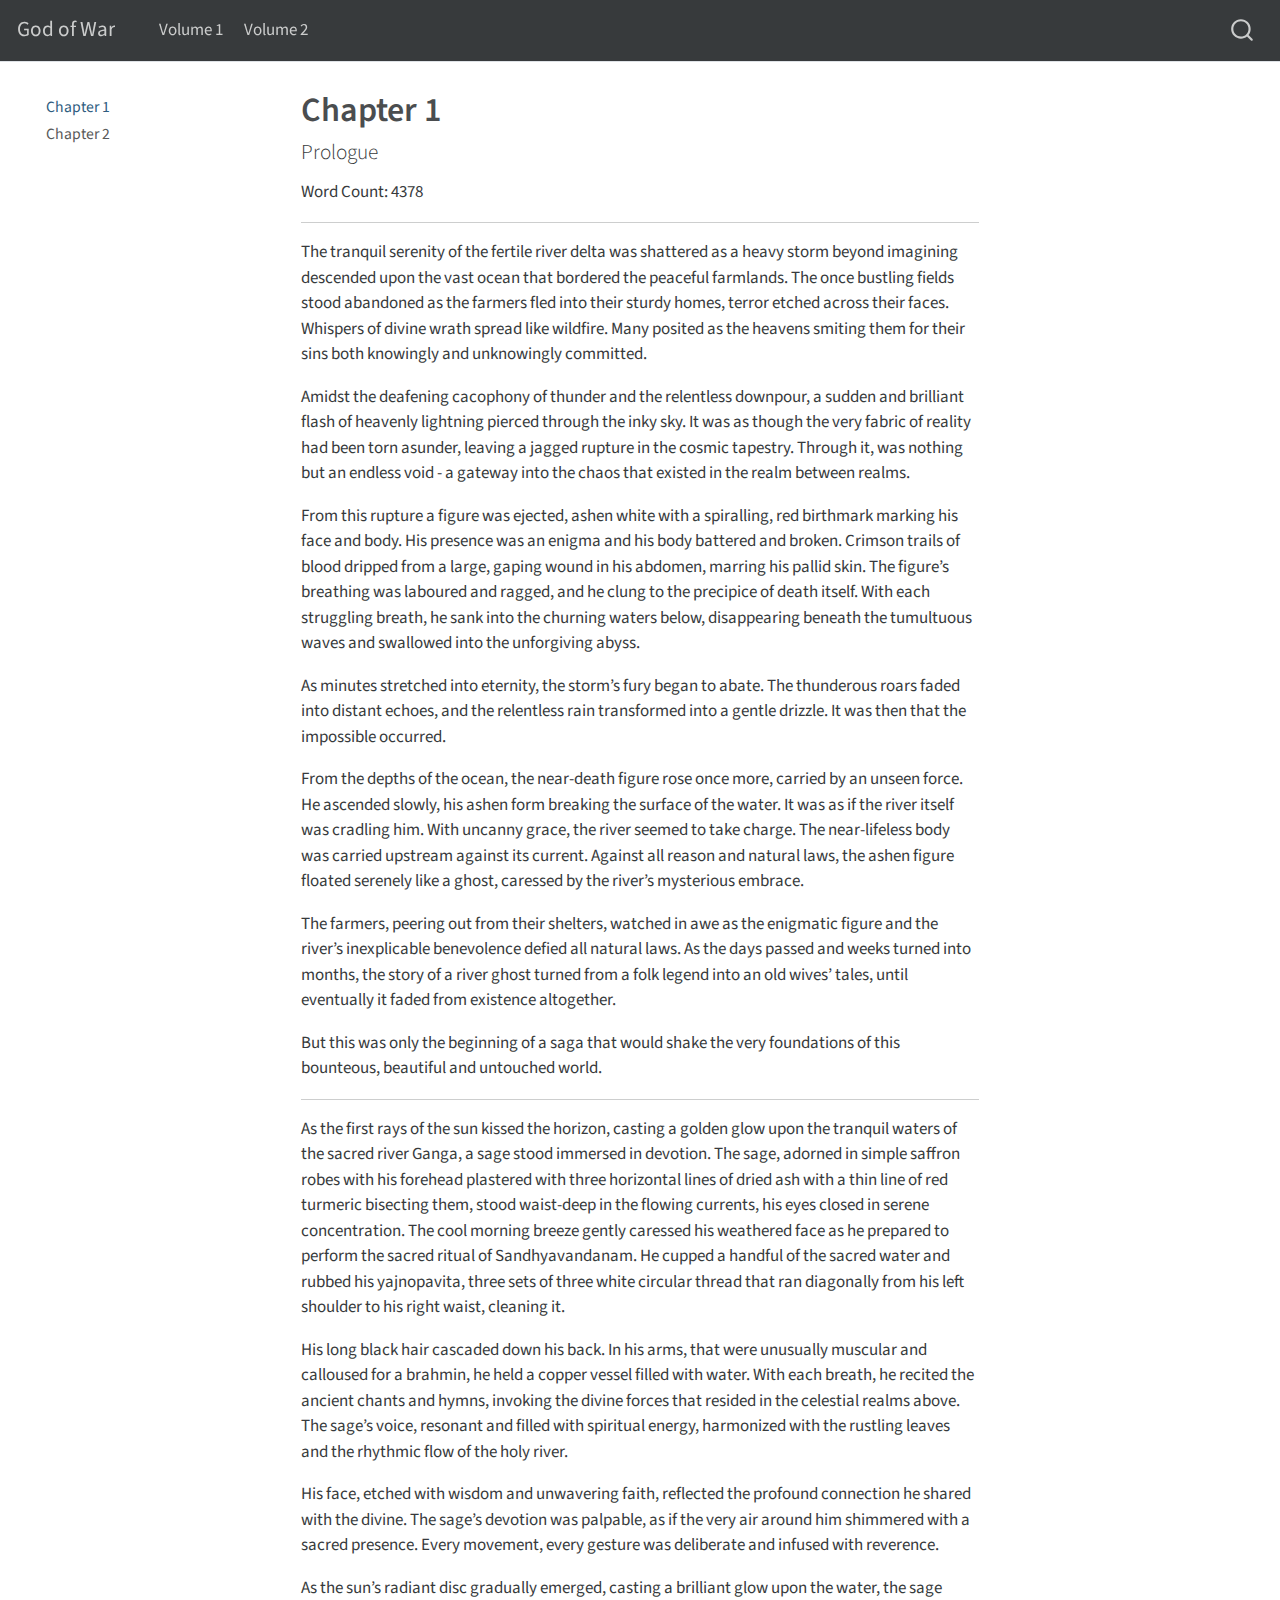
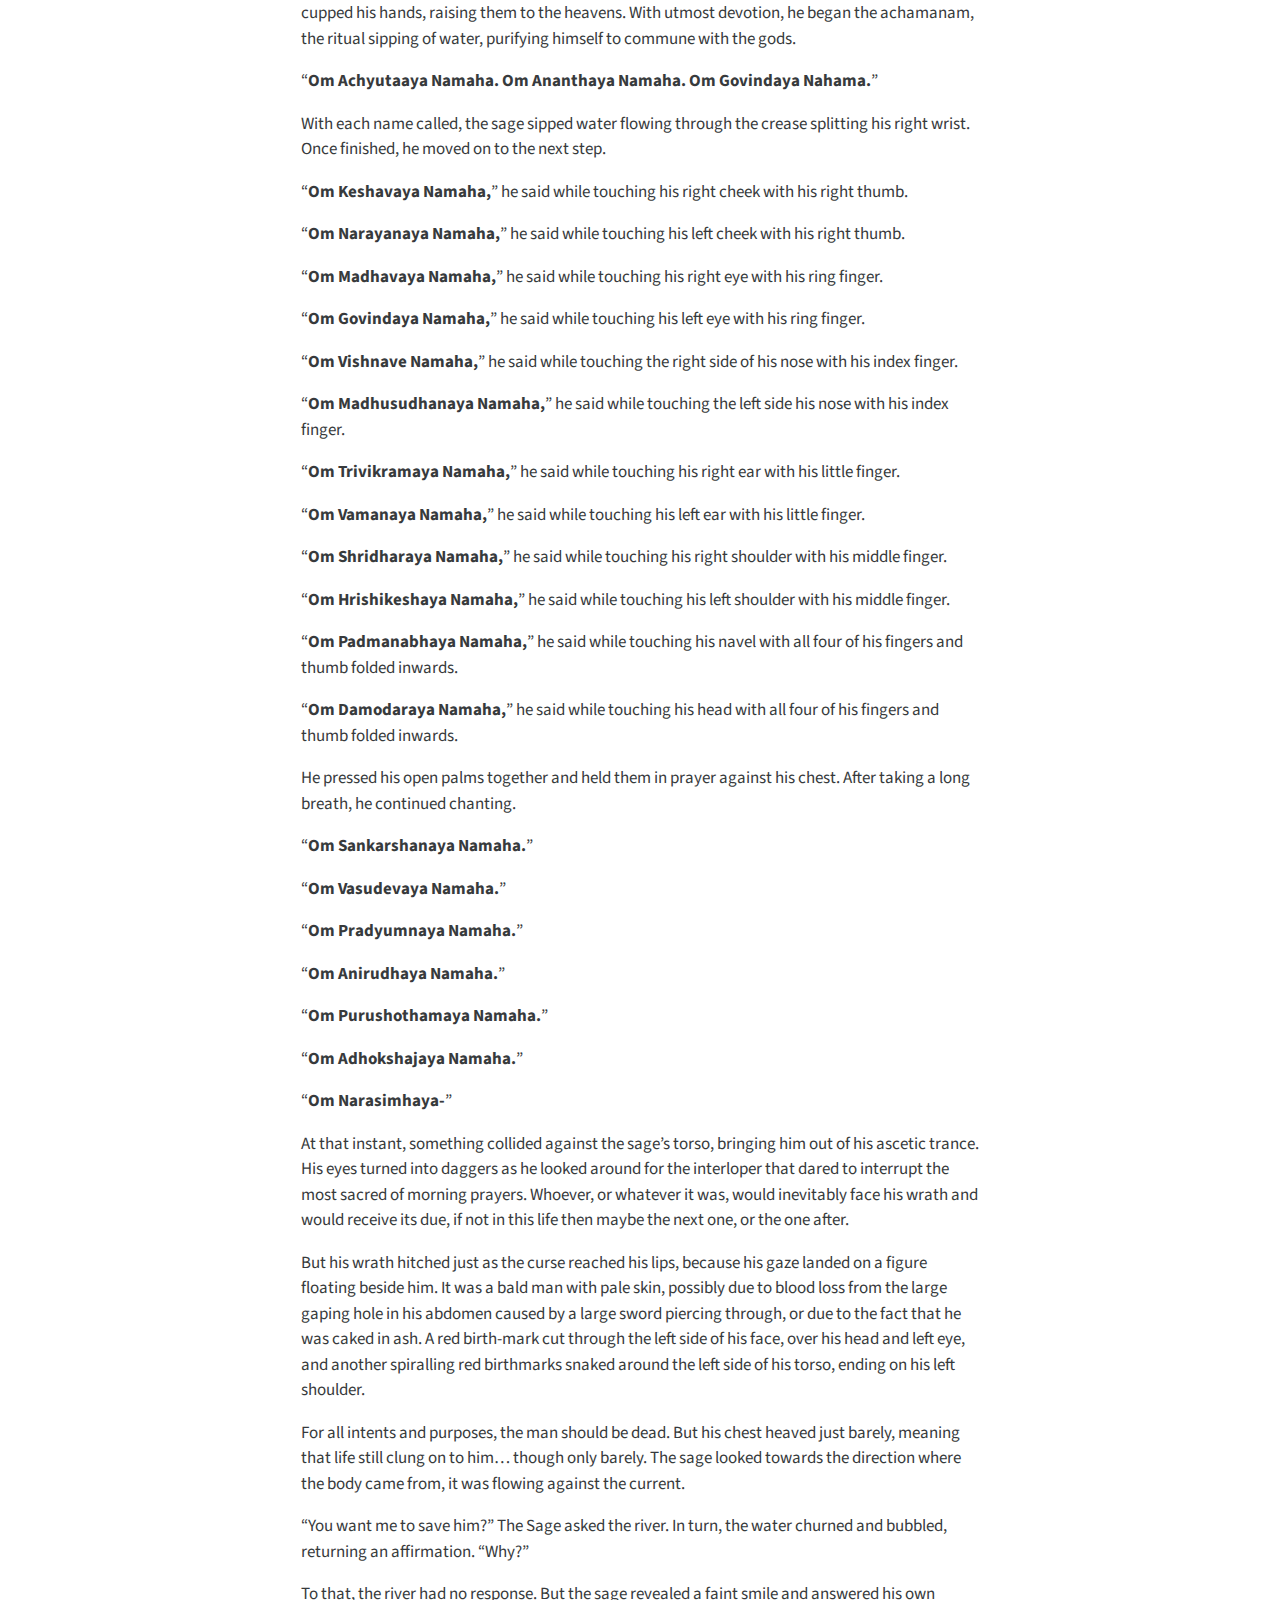
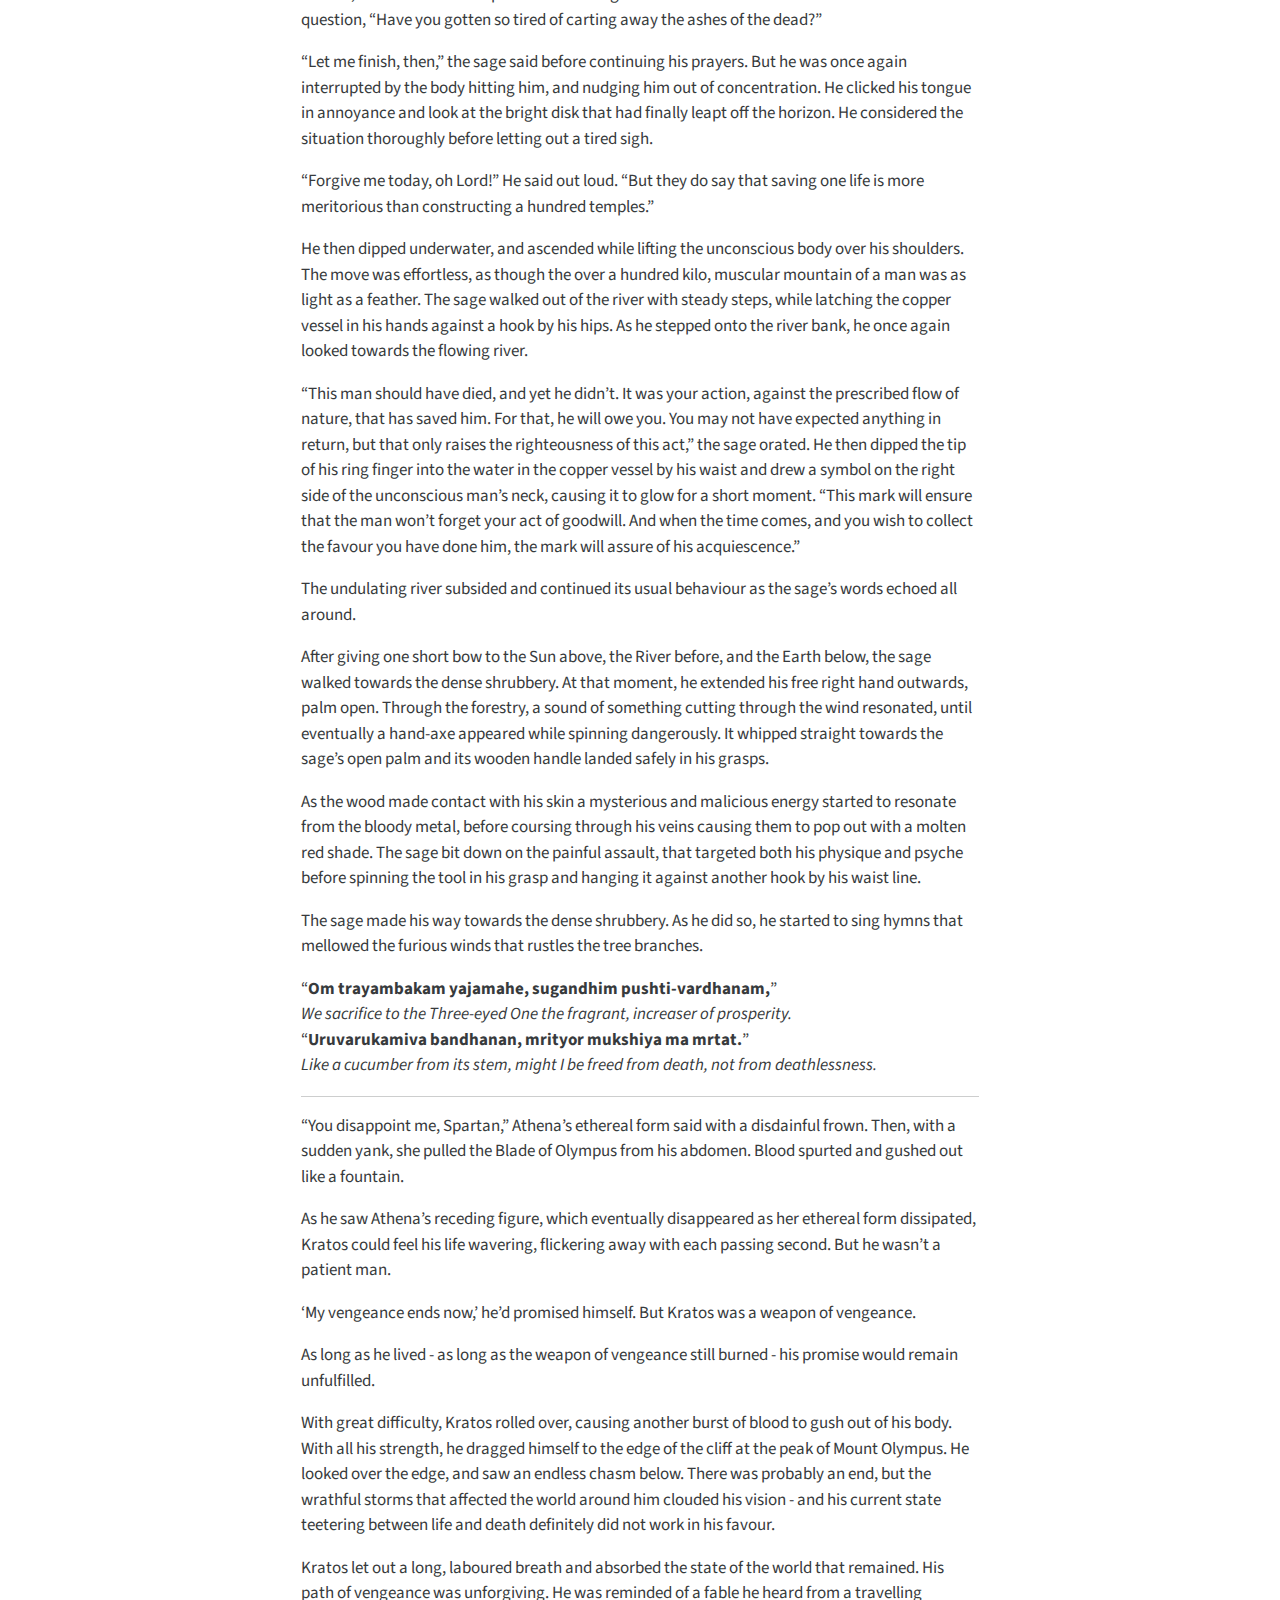
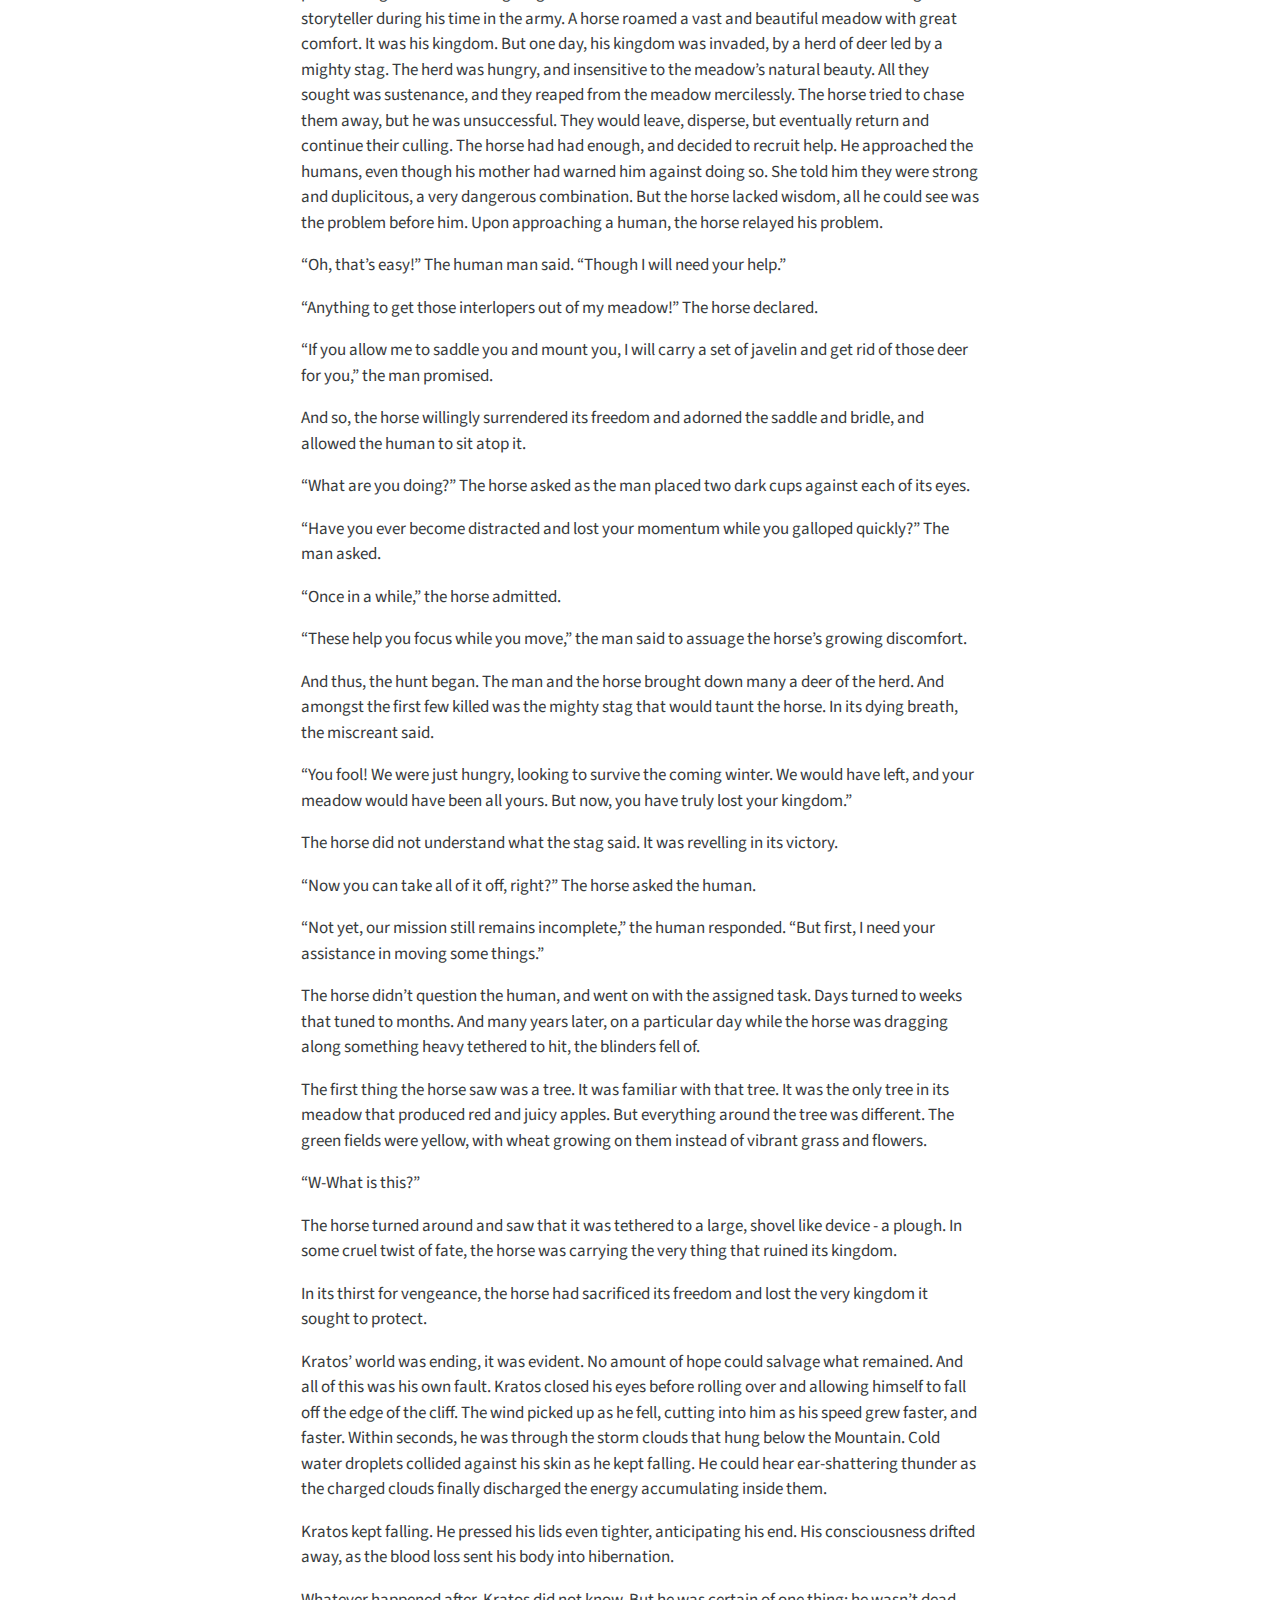
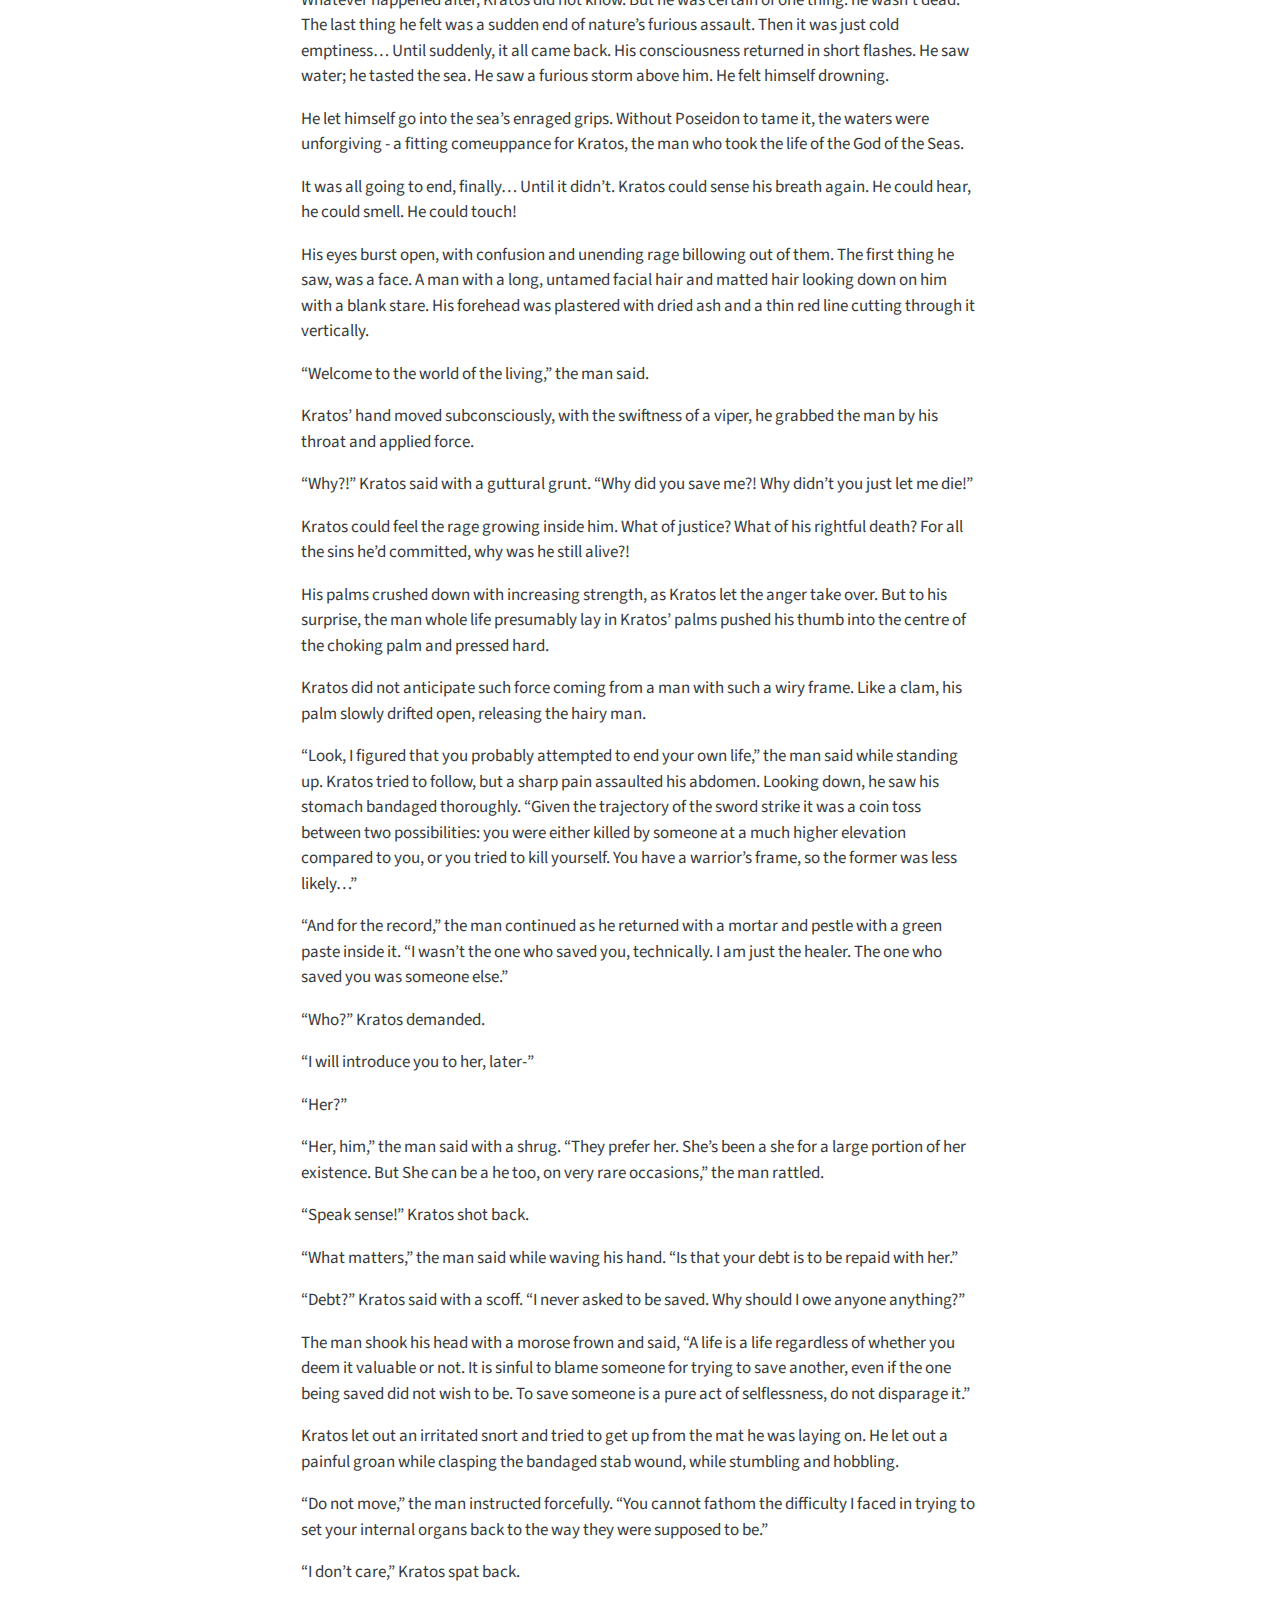
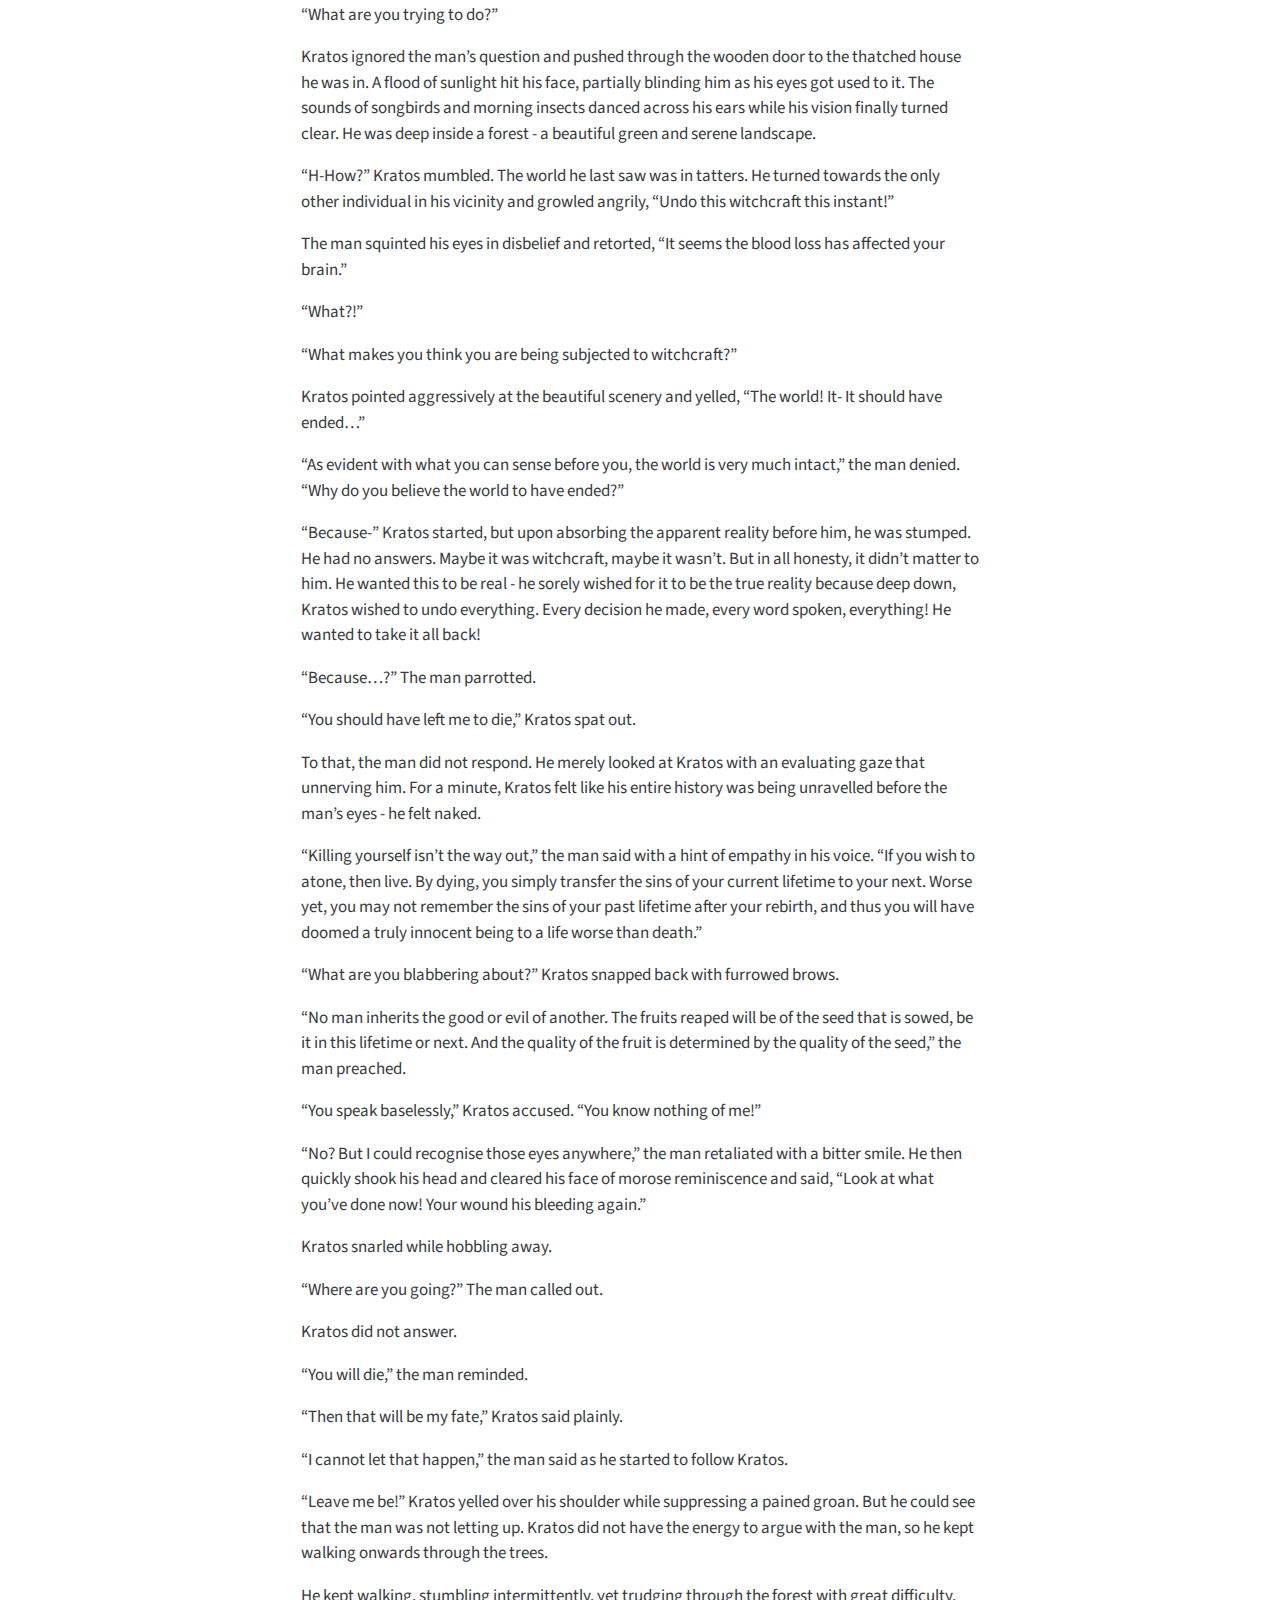
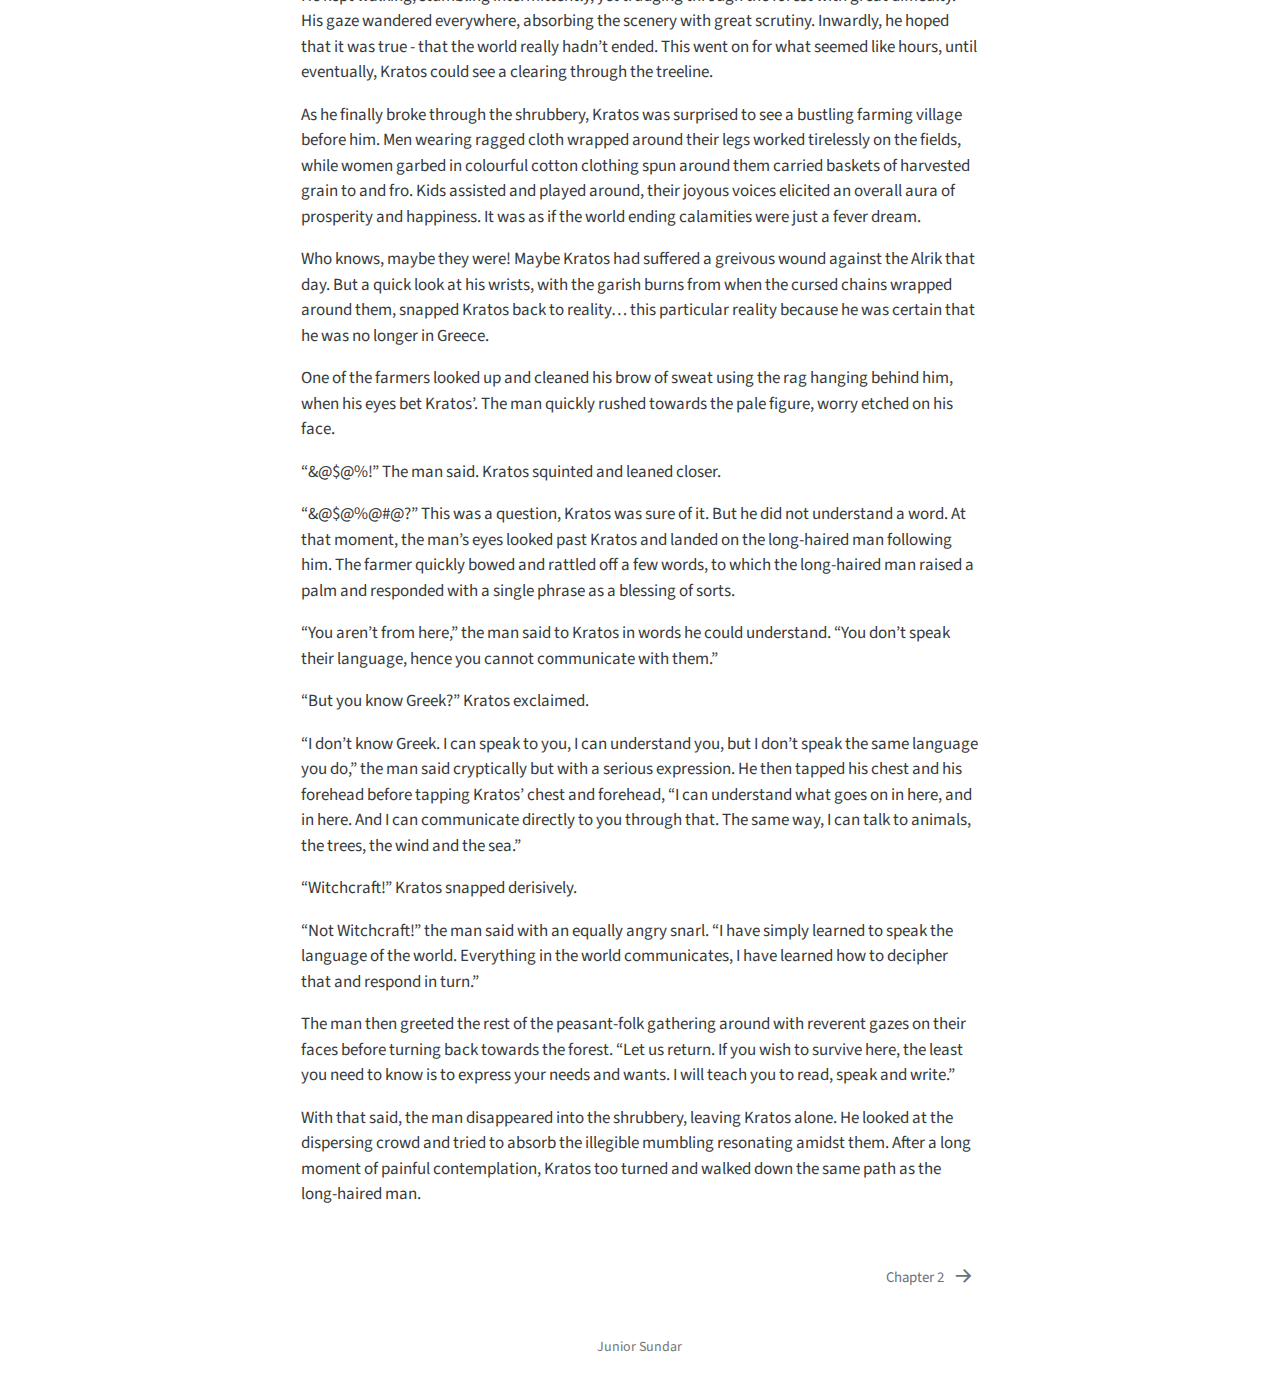
==== docs/volume-1/chapter-1.html @ bf0fea61 "Changes" ====
<!DOCTYPE html>
<html xmlns="http://www.w3.org/1999/xhtml" lang="en" xml:lang="en"><head>

<meta charset="utf-8">
<meta name="generator" content="quarto-1.3.450">

<meta name="viewport" content="width=device-width, initial-scale=1.0, user-scalable=yes">

<meta name="description" content="Word Count: 4378">

<title>God of War - Chapter 1</title>
<style>
code{white-space: pre-wrap;}
span.smallcaps{font-variant: small-caps;}
div.columns{display: flex; gap: min(4vw, 1.5em);}
div.column{flex: auto; overflow-x: auto;}
div.hanging-indent{margin-left: 1.5em; text-indent: -1.5em;}
ul.task-list{list-style: none;}
ul.task-list li input[type="checkbox"] {
  width: 0.8em;
  margin: 0 0.8em 0.2em -1em; /* quarto-specific, see https://github.com/quarto-dev/quarto-cli/issues/4556 */ 
  vertical-align: middle;
}
</style>


<script src="../site_libs/quarto-nav/quarto-nav.js"></script>
<script src="../site_libs/quarto-nav/headroom.min.js"></script>
<script src="../site_libs/clipboard/clipboard.min.js"></script>
<script src="../site_libs/quarto-search/autocomplete.umd.js"></script>
<script src="../site_libs/quarto-search/fuse.min.js"></script>
<script src="../site_libs/quarto-search/quarto-search.js"></script>
<meta name="quarto:offset" content="../">
<link href="../volume-1/chapter-2.html" rel="next">
<script src="../site_libs/quarto-html/quarto.js"></script>
<script src="../site_libs/quarto-html/popper.min.js"></script>
<script src="../site_libs/quarto-html/tippy.umd.min.js"></script>
<script src="../site_libs/quarto-html/anchor.min.js"></script>
<link href="../site_libs/quarto-html/tippy.css" rel="stylesheet">
<link href="../site_libs/quarto-html/quarto-syntax-highlighting.css" rel="stylesheet" id="quarto-text-highlighting-styles">
<script src="../site_libs/bootstrap/bootstrap.min.js"></script>
<link href="../site_libs/bootstrap/bootstrap-icons.css" rel="stylesheet">
<link href="../site_libs/bootstrap/bootstrap.min.css" rel="stylesheet" id="quarto-bootstrap" data-mode="light">
<script id="quarto-search-options" type="application/json">{
  "location": "navbar",
  "copy-button": false,
  "collapse-after": 3,
  "panel-placement": "end",
  "type": "overlay",
  "limit": 20,
  "language": {
    "search-no-results-text": "No results",
    "search-matching-documents-text": "matching documents",
    "search-copy-link-title": "Copy link to search",
    "search-hide-matches-text": "Hide additional matches",
    "search-more-match-text": "more match in this document",
    "search-more-matches-text": "more matches in this document",
    "search-clear-button-title": "Clear",
    "search-detached-cancel-button-title": "Cancel",
    "search-submit-button-title": "Submit",
    "search-label": "Search"
  }
}</script>


<link rel="stylesheet" href="../styles.css">
</head>

<body class="nav-sidebar floating nav-fixed">

<div id="quarto-search-results"></div>
  <header id="quarto-header" class="headroom fixed-top">
    <nav class="navbar navbar-expand-lg navbar-dark ">
      <div class="navbar-container container-fluid">
      <div class="navbar-brand-container">
    <a class="navbar-brand" href="../index.html">
    <span class="navbar-title">God of War</span>
    </a>
  </div>
            <div id="quarto-search" class="" title="Search"></div>
          <button class="navbar-toggler" type="button" data-bs-toggle="collapse" data-bs-target="#navbarCollapse" aria-controls="navbarCollapse" aria-expanded="false" aria-label="Toggle navigation" onclick="if (window.quartoToggleHeadroom) { window.quartoToggleHeadroom(); }">
  <span class="navbar-toggler-icon"></span>
</button>
          <div class="collapse navbar-collapse" id="navbarCollapse">
            <ul class="navbar-nav navbar-nav-scroll me-auto">
  <li class="nav-item">
    <a class="nav-link" href="../volume-1/index.html" rel="" target="">
 <span class="menu-text">Volume 1</span></a>
  </li>  
  <li class="nav-item">
    <a class="nav-link" href="../volume-2/index.html" rel="" target="">
 <span class="menu-text">Volume 2</span></a>
  </li>  
</ul>
            <div class="quarto-navbar-tools ms-auto">
</div>
          </div> <!-- /navcollapse -->
      </div> <!-- /container-fluid -->
    </nav>
  <nav class="quarto-secondary-nav">
    <div class="container-fluid d-flex">
      <button type="button" class="quarto-btn-toggle btn" data-bs-toggle="collapse" data-bs-target="#quarto-sidebar,#quarto-sidebar-glass" aria-controls="quarto-sidebar" aria-expanded="false" aria-label="Toggle sidebar navigation" onclick="if (window.quartoToggleHeadroom) { window.quartoToggleHeadroom(); }">
        <i class="bi bi-layout-text-sidebar-reverse"></i>
      </button>
      <nav class="quarto-page-breadcrumbs" aria-label="breadcrumb"><ol class="breadcrumb"><li class="breadcrumb-item"><a href="../volume-1/chapter-1.html">Chapter 1</a></li></ol></nav>
      <a class="flex-grow-1" role="button" data-bs-toggle="collapse" data-bs-target="#quarto-sidebar,#quarto-sidebar-glass" aria-controls="quarto-sidebar" aria-expanded="false" aria-label="Toggle sidebar navigation" onclick="if (window.quartoToggleHeadroom) { window.quartoToggleHeadroom(); }">      
      </a>
    </div>
  </nav>
</header>
<!-- content -->
<div id="quarto-content" class="quarto-container page-columns page-rows-contents page-layout-article page-navbar">
<!-- sidebar -->
  <nav id="quarto-sidebar" class="sidebar collapse collapse-horizontal sidebar-navigation floating overflow-auto">
    <div class="sidebar-menu-container"> 
    <ul class="list-unstyled mt-1">
        <li class="sidebar-item">
  <div class="sidebar-item-container"> 
  <a href="../volume-1/chapter-1.html" class="sidebar-item-text sidebar-link active">
 <span class="menu-text">Chapter 1</span></a>
  </div>
</li>
        <li class="sidebar-item">
  <div class="sidebar-item-container"> 
  <a href="../volume-1/chapter-2.html" class="sidebar-item-text sidebar-link">
 <span class="menu-text">Chapter 2</span></a>
  </div>
</li>
    </ul>
    </div>
</nav>
<div id="quarto-sidebar-glass" data-bs-toggle="collapse" data-bs-target="#quarto-sidebar,#quarto-sidebar-glass"></div>
<!-- margin-sidebar -->
    <div id="quarto-margin-sidebar" class="sidebar margin-sidebar">
        
    </div>
<!-- main -->
<main class="content" id="quarto-document-content">

<header id="title-block-header" class="quarto-title-block default">
<div class="quarto-title">
<h1 class="title">Chapter 1</h1>
<p class="subtitle lead">Prologue</p>
</div>

<div>
  <div class="description">
    Word Count: 4378
  </div>
</div>


<div class="quarto-title-meta">

    
  
    
  </div>
  

</header>

<hr>
<p>The tranquil serenity of the fertile river delta was shattered as a heavy storm beyond imagining descended upon the vast ocean that bordered the peaceful farmlands. The once bustling fields stood abandoned as the farmers fled into their sturdy homes, terror etched across their faces. Whispers of divine wrath spread like wildfire. Many posited as the heavens smiting them for their sins both knowingly and unknowingly committed.</p>
<p>Amidst the deafening cacophony of thunder and the relentless downpour, a sudden and brilliant flash of heavenly lightning pierced through the inky sky. It was as though the very fabric of reality had been torn asunder, leaving a jagged rupture in the cosmic tapestry. Through it, was nothing but an endless void - a gateway into the chaos that existed in the realm between realms.</p>
<p>From this rupture a figure was ejected, ashen white with a spiralling, red birthmark marking his face and body. His presence was an enigma and his body battered and broken. Crimson trails of blood dripped from a large, gaping wound in his abdomen, marring his pallid skin. The figure’s breathing was laboured and ragged, and he clung to the precipice of death itself. With each struggling breath, he sank into the churning waters below, disappearing beneath the tumultuous waves and swallowed into the unforgiving abyss.</p>
<p>As minutes stretched into eternity, the storm’s fury began to abate. The thunderous roars faded into distant echoes, and the relentless rain transformed into a gentle drizzle. It was then that the impossible occurred.</p>
<p>From the depths of the ocean, the near-death figure rose once more, carried by an unseen force. He ascended slowly, his ashen form breaking the surface of the water. It was as if the river itself was cradling him. With uncanny grace, the river seemed to take charge. The near-lifeless body was carried upstream against its current. Against all reason and natural laws, the ashen figure floated serenely like a ghost, caressed by the river’s mysterious embrace.</p>
<p>The farmers, peering out from their shelters, watched in awe as the enigmatic figure and the river’s inexplicable benevolence defied all natural laws. As the days passed and weeks turned into months, the story of a river ghost turned from a folk legend into an old wives’ tales, until eventually it faded from existence altogether.</p>
<p>But this was only the beginning of a saga that would shake the very foundations of this bounteous, beautiful and untouched world.</p>
<hr>
<p>As the first rays of the sun kissed the horizon, casting a golden glow upon the tranquil waters of the sacred river Ganga, a sage stood immersed in devotion. The sage, adorned in simple saffron robes with his forehead plastered with three horizontal lines of dried ash with a thin line of red turmeric bisecting them, stood waist-deep in the flowing currents, his eyes closed in serene concentration. The cool morning breeze gently caressed his weathered face as he prepared to perform the sacred ritual of Sandhyavandanam. He cupped a handful of the sacred water and rubbed his yajnopavita, three sets of three white circular thread that ran diagonally from his left shoulder to his right waist, cleaning it.</p>
<p>His long black hair cascaded down his back. In his arms, that were unusually muscular and calloused for a brahmin, he held a copper vessel filled with water. With each breath, he recited the ancient chants and hymns, invoking the divine forces that resided in the celestial realms above. The sage’s voice, resonant and filled with spiritual energy, harmonized with the rustling leaves and the rhythmic flow of the holy river.</p>
<p>His face, etched with wisdom and unwavering faith, reflected the profound connection he shared with the divine. The sage’s devotion was palpable, as if the very air around him shimmered with a sacred presence. Every movement, every gesture was deliberate and infused with reverence.</p>
<p>As the sun’s radiant disc gradually emerged, casting a brilliant glow upon the water, the sage cupped his hands, raising them to the heavens. With utmost devotion, he began the achamanam, the ritual sipping of water, purifying himself to commune with the gods.</p>
<p>“<strong>Om Achyutaaya Namaha. Om Ananthaya Namaha. Om Govindaya Nahama.</strong>”</p>
<p>With each name called, the sage sipped water flowing through the crease splitting his right wrist. Once finished, he moved on to the next step.</p>
<p>“<strong>Om Keshavaya Namaha,</strong>” he said while touching his right cheek with his right thumb.</p>
<p>“<strong>Om Narayanaya Namaha,</strong>” he said while touching his left cheek with his right thumb.</p>
<p>“<strong>Om Madhavaya Namaha,</strong>” he said while touching his right eye with his ring finger.</p>
<p>“<strong>Om Govindaya Namaha,</strong>” he said while touching his left eye with his ring finger.</p>
<p>“<strong>Om Vishnave Namaha,</strong>” he said while touching the right side of his nose with his index finger.</p>
<p>“<strong>Om Madhusudhanaya Namaha,</strong>” he said while touching the left side his nose with his index finger.</p>
<p>“<strong>Om Trivikramaya Namaha,</strong>” he said while touching his right ear with his little finger.</p>
<p>“<strong>Om Vamanaya Namaha,</strong>” he said while touching his left ear with his little finger.</p>
<p>“<strong>Om Shridharaya Namaha,</strong>” he said while touching his right shoulder with his middle finger.</p>
<p>“<strong>Om Hrishikeshaya Namaha,</strong>” he said while touching his left shoulder with his middle finger.</p>
<p>“<strong>Om Padmanabhaya Namaha,</strong>” he said while touching his navel with all four of his fingers and thumb folded inwards.</p>
<p>“<strong>Om Damodaraya Namaha,</strong>” he said while touching his head with all four of his fingers and thumb folded inwards.</p>
<p>He pressed his open palms together and held them in prayer against his chest. After taking a long breath, he continued chanting.</p>
<p>“<strong>Om Sankarshanaya Namaha.</strong>”</p>
<p>“<strong>Om Vasudevaya Namaha.</strong>”</p>
<p>“<strong>Om Pradyumnaya Namaha.</strong>”</p>
<p>“<strong>Om Anirudhaya Namaha.</strong>”</p>
<p>“<strong>Om Purushothamaya Namaha.</strong>”</p>
<p>“<strong>Om Adhokshajaya Namaha.</strong>”</p>
<p>“<strong>Om Narasimhaya-</strong>”</p>
<p>At that instant, something collided against the sage’s torso, bringing him out of his ascetic trance. His eyes turned into daggers as he looked around for the interloper that dared to interrupt the most sacred of morning prayers. Whoever, or whatever it was, would inevitably face his wrath and would receive its due, if not in this life then maybe the next one, or the one after.</p>
<p>But his wrath hitched just as the curse reached his lips, because his gaze landed on a figure floating beside him. It was a bald man with pale skin, possibly due to blood loss from the large gaping hole in his abdomen caused by a large sword piercing through, or due to the fact that he was caked in ash. A red birth-mark cut through the left side of his face, over his head and left eye, and another spiralling red birthmarks snaked around the left side of his torso, ending on his left shoulder.</p>
<p>For all intents and purposes, the man should be dead. But his chest heaved just barely, meaning that life still clung on to him… though only barely. The sage looked towards the direction where the body came from, it was flowing against the current.</p>
<p>“You want me to save him?” The Sage asked the river. In turn, the water churned and bubbled, returning an affirmation. “Why?”</p>
<p>To that, the river had no response. But the sage revealed a faint smile and answered his own question, “Have you gotten so tired of carting away the ashes of the dead?”</p>
<p>“Let me finish, then,” the sage said before continuing his prayers. But he was once again interrupted by the body hitting him, and nudging him out of concentration. He clicked his tongue in annoyance and look at the bright disk that had finally leapt off the horizon. He considered the situation thoroughly before letting out a tired sigh.</p>
<p>“Forgive me today, oh Lord!” He said out loud. “But they do say that saving one life is more meritorious than constructing a hundred temples.”</p>
<p>He then dipped underwater, and ascended while lifting the unconscious body over his shoulders. The move was effortless, as though the over a hundred kilo, muscular mountain of a man was as light as a feather. The sage walked out of the river with steady steps, while latching the copper vessel in his hands against a hook by his hips. As he stepped onto the river bank, he once again looked towards the flowing river.</p>
<p>“This man should have died, and yet he didn’t. It was your action, against the prescribed flow of nature, that has saved him. For that, he will owe you. You may not have expected anything in return, but that only raises the righteousness of this act,” the sage orated. He then dipped the tip of his ring finger into the water in the copper vessel by his waist and drew a symbol on the right side of the unconscious man’s neck, causing it to glow for a short moment. “This mark will ensure that the man won’t forget your act of goodwill. And when the time comes, and you wish to collect the favour you have done him, the mark will assure of his acquiescence.”</p>
<p>The undulating river subsided and continued its usual behaviour as the sage’s words echoed all around.</p>
<p>After giving one short bow to the Sun above, the River before, and the Earth below, the sage walked towards the dense shrubbery. At that moment, he extended his free right hand outwards, palm open. Through the forestry, a sound of something cutting through the wind resonated, until eventually a hand-axe appeared while spinning dangerously. It whipped straight towards the sage’s open palm and its wooden handle landed safely in his grasps.</p>
<p>As the wood made contact with his skin a mysterious and malicious energy started to resonate from the bloody metal, before coursing through his veins causing them to pop out with a molten red shade. The sage bit down on the painful assault, that targeted both his physique and psyche before spinning the tool in his grasp and hanging it against another hook by his waist line.</p>
<p>The sage made his way towards the dense shrubbery. As he did so, he started to sing hymns that mellowed the furious winds that rustles the tree branches.</p>
<p>“<strong>Om trayambakam yajamahe, sugandhim pushti-vardhanam,</strong>”<br>
<em>We sacrifice to the Three-eyed One the fragrant, increaser of prosperity.</em><br>
“<strong>Uruvarukamiva bandhanan, mrityor mukshiya ma mrtat.</strong>”<br>
<em>Like a cucumber from its stem, might I be freed from death, not from deathlessness.</em></p>
<hr>
<p>“You disappoint me, Spartan,” Athena’s ethereal form said with a disdainful frown. Then, with a sudden yank, she pulled the Blade of Olympus from his abdomen. Blood spurted and gushed out like a fountain.</p>
<p>As he saw Athena’s receding figure, which eventually disappeared as her ethereal form dissipated, Kratos could feel his life wavering, flickering away with each passing second. But he wasn’t a patient man.</p>
<p>‘My vengeance ends now,’ he’d promised himself. But Kratos was a weapon of vengeance.</p>
<p>As long as he lived - as long as the weapon of vengeance still burned - his promise would remain unfulfilled.</p>
<p>With great difficulty, Kratos rolled over, causing another burst of blood to gush out of his body. With all his strength, he dragged himself to the edge of the cliff at the peak of Mount Olympus. He looked over the edge, and saw an endless chasm below. There was probably an end, but the wrathful storms that affected the world around him clouded his vision - and his current state teetering between life and death definitely did not work in his favour.</p>
<p>Kratos let out a long, laboured breath and absorbed the state of the world that remained. His path of vengeance was unforgiving. He was reminded of a fable he heard from a travelling storyteller during his time in the army. A horse roamed a vast and beautiful meadow with great comfort. It was his kingdom. But one day, his kingdom was invaded, by a herd of deer led by a mighty stag. The herd was hungry, and insensitive to the meadow’s natural beauty. All they sought was sustenance, and they reaped from the meadow mercilessly. The horse tried to chase them away, but he was unsuccessful. They would leave, disperse, but eventually return and continue their culling. The horse had had enough, and decided to recruit help. He approached the humans, even though his mother had warned him against doing so. She told him they were strong and duplicitous, a very dangerous combination. But the horse lacked wisdom, all he could see was the problem before him. Upon approaching a human, the horse relayed his problem.</p>
<p>“Oh, that’s easy!” The human man said. “Though I will need your help.”</p>
<p>“Anything to get those interlopers out of my meadow!” The horse declared.</p>
<p>“If you allow me to saddle you and mount you, I will carry a set of javelin and get rid of those deer for you,” the man promised.</p>
<p>And so, the horse willingly surrendered its freedom and adorned the saddle and bridle, and allowed the human to sit atop it.</p>
<p>“What are you doing?” The horse asked as the man placed two dark cups against each of its eyes.</p>
<p>“Have you ever become distracted and lost your momentum while you galloped quickly?” The man asked.</p>
<p>“Once in a while,” the horse admitted.</p>
<p>“These help you focus while you move,” the man said to assuage the horse’s growing discomfort.</p>
<p>And thus, the hunt began. The man and the horse brought down many a deer of the herd. And amongst the first few killed was the mighty stag that would taunt the horse. In its dying breath, the miscreant said.</p>
<p>“You fool! We were just hungry, looking to survive the coming winter. We would have left, and your meadow would have been all yours. But now, you have truly lost your kingdom.”</p>
<p>The horse did not understand what the stag said. It was revelling in its victory.</p>
<p>“Now you can take all of it off, right?” The horse asked the human.</p>
<p>“Not yet, our mission still remains incomplete,” the human responded. “But first, I need your assistance in moving some things.”</p>
<p>The horse didn’t question the human, and went on with the assigned task. Days turned to weeks that tuned to months. And many years later, on a particular day while the horse was dragging along something heavy tethered to hit, the blinders fell of.</p>
<p>The first thing the horse saw was a tree. It was familiar with that tree. It was the only tree in its meadow that produced red and juicy apples. But everything around the tree was different. The green fields were yellow, with wheat growing on them instead of vibrant grass and flowers.</p>
<p>“W-What is this?”</p>
<p>The horse turned around and saw that it was tethered to a large, shovel like device - a plough. In some cruel twist of fate, the horse was carrying the very thing that ruined its kingdom.</p>
<p>In its thirst for vengeance, the horse had sacrificed its freedom and lost the very kingdom it sought to protect.</p>
<p>Kratos’ world was ending, it was evident. No amount of hope could salvage what remained. And all of this was his own fault. Kratos closed his eyes before rolling over and allowing himself to fall off the edge of the cliff. The wind picked up as he fell, cutting into him as his speed grew faster, and faster. Within seconds, he was through the storm clouds that hung below the Mountain. Cold water droplets collided against his skin as he kept falling. He could hear ear-shattering thunder as the charged clouds finally discharged the energy accumulating inside them.</p>
<p>Kratos kept falling. He pressed his lids even tighter, anticipating his end. His consciousness drifted away, as the blood loss sent his body into hibernation.</p>
<p>Whatever happened after, Kratos did not know. But he was certain of one thing: he wasn’t dead. The last thing he felt was a sudden end of nature’s furious assault. Then it was just cold emptiness… Until suddenly, it all came back. His consciousness returned in short flashes. He saw water; he tasted the sea. He saw a furious storm above him. He felt himself drowning.</p>
<p>He let himself go into the sea’s enraged grips. Without Poseidon to tame it, the waters were unforgiving - a fitting comeuppance for Kratos, the man who took the life of the God of the Seas.</p>
<p>It was all going to end, finally… Until it didn’t. Kratos could sense his breath again. He could hear, he could smell. He could touch!</p>
<p>His eyes burst open, with confusion and unending rage billowing out of them. The first thing he saw, was a face. A man with a long, untamed facial hair and matted hair looking down on him with a blank stare. His forehead was plastered with dried ash and a thin red line cutting through it vertically.</p>
<p>“Welcome to the world of the living,” the man said.</p>
<p>Kratos’ hand moved subconsciously, with the swiftness of a viper, he grabbed the man by his throat and applied force.</p>
<p>“Why?!” Kratos said with a guttural grunt. “Why did you save me?! Why didn’t you just let me die!”</p>
<p>Kratos could feel the rage growing inside him. What of justice? What of his rightful death? For all the sins he’d committed, why was he still alive?!</p>
<p>His palms crushed down with increasing strength, as Kratos let the anger take over. But to his surprise, the man whole life presumably lay in Kratos’ palms pushed his thumb into the centre of the choking palm and pressed hard.</p>
<p>Kratos did not anticipate such force coming from a man with such a wiry frame. Like a clam, his palm slowly drifted open, releasing the hairy man.</p>
<p>“Look, I figured that you probably attempted to end your own life,” the man said while standing up. Kratos tried to follow, but a sharp pain assaulted his abdomen. Looking down, he saw his stomach bandaged thoroughly. “Given the trajectory of the sword strike it was a coin toss between two possibilities: you were either killed by someone at a much higher elevation compared to you, or you tried to kill yourself. You have a warrior’s frame, so the former was less likely…”</p>
<p>“And for the record,” the man continued as he returned with a mortar and pestle with a green paste inside it. “I wasn’t the one who saved you, technically. I am just the healer. The one who saved you was someone else.”</p>
<p>“Who?” Kratos demanded.</p>
<p>“I will introduce you to her, later-”</p>
<p>“Her?”</p>
<p>“Her, him,” the man said with a shrug. “They prefer her. She’s been a she for a large portion of her existence. But She can be a he too, on very rare occasions,” the man rattled.</p>
<p>“Speak sense!” Kratos shot back.</p>
<p>“What matters,” the man said while waving his hand. “Is that your debt is to be repaid with her.”</p>
<p>“Debt?” Kratos said with a scoff. “I never asked to be saved. Why should I owe anyone anything?”</p>
<p>The man shook his head with a morose frown and said, “A life is a life regardless of whether you deem it valuable or not. It is sinful to blame someone for trying to save another, even if the one being saved did not wish to be. To save someone is a pure act of selflessness, do not disparage it.”</p>
<p>Kratos let out an irritated snort and tried to get up from the mat he was laying on. He let out a painful groan while clasping the bandaged stab wound, while stumbling and hobbling.</p>
<p>“Do not move,” the man instructed forcefully. “You cannot fathom the difficulty I faced in trying to set your internal organs back to the way they were supposed to be.”</p>
<p>“I don’t care,” Kratos spat back.</p>
<p>“What are you trying to do?”</p>
<p>Kratos ignored the man’s question and pushed through the wooden door to the thatched house he was in. A flood of sunlight hit his face, partially blinding him as his eyes got used to it. The sounds of songbirds and morning insects danced across his ears while his vision finally turned clear. He was deep inside a forest - a beautiful green and serene landscape.</p>
<p>“H-How?” Kratos mumbled. The world he last saw was in tatters. He turned towards the only other individual in his vicinity and growled angrily, “Undo this witchcraft this instant!”</p>
<p>The man squinted his eyes in disbelief and retorted, “It seems the blood loss has affected your brain.”</p>
<p>“What?!”</p>
<p>“What makes you think you are being subjected to witchcraft?”</p>
<p>Kratos pointed aggressively at the beautiful scenery and yelled, “The world! It- It should have ended…”</p>
<p>“As evident with what you can sense before you, the world is very much intact,” the man denied. “Why do you believe the world to have ended?”</p>
<p>“Because-” Kratos started, but upon absorbing the apparent reality before him, he was stumped. He had no answers. Maybe it was witchcraft, maybe it wasn’t. But in all honesty, it didn’t matter to him. He wanted this to be real - he sorely wished for it to be the true reality because deep down, Kratos wished to undo everything. Every decision he made, every word spoken, everything! He wanted to take it all back!</p>
<p>“Because…?” The man parrotted.</p>
<p>“You should have left me to die,” Kratos spat out.</p>
<p>To that, the man did not respond. He merely looked at Kratos with an evaluating gaze that unnerving him. For a minute, Kratos felt like his entire history was being unravelled before the man’s eyes - he felt naked.</p>
<p>“Killing yourself isn’t the way out,” the man said with a hint of empathy in his voice. “If you wish to atone, then live. By dying, you simply transfer the sins of your current lifetime to your next. Worse yet, you may not remember the sins of your past lifetime after your rebirth, and thus you will have doomed a truly innocent being to a life worse than death.”</p>
<p>“What are you blabbering about?” Kratos snapped back with furrowed brows.</p>
<p>“No man inherits the good or evil of another. The fruits reaped will be of the seed that is sowed, be it in this lifetime or next. And the quality of the fruit is determined by the quality of the seed,” the man preached.</p>
<p>“You speak baselessly,” Kratos accused. “You know nothing of me!”</p>
<p>“No? But I could recognise those eyes anywhere,” the man retaliated with a bitter smile. He then quickly shook his head and cleared his face of morose reminiscence and said, “Look at what you’ve done now! Your wound his bleeding again.”</p>
<p>Kratos snarled while hobbling away.</p>
<p>“Where are you going?” The man called out.</p>
<p>Kratos did not answer.</p>
<p>“You will die,” the man reminded.</p>
<p>“Then that will be my fate,” Kratos said plainly.</p>
<p>“I cannot let that happen,” the man said as he started to follow Kratos.</p>
<p>“Leave me be!” Kratos yelled over his shoulder while suppressing a pained groan. But he could see that the man was not letting up. Kratos did not have the energy to argue with the man, so he kept walking onwards through the trees.</p>
<p>He kept walking, stumbling intermittently, yet trudging through the forest with great difficulty. His gaze wandered everywhere, absorbing the scenery with great scrutiny. Inwardly, he hoped that it was true - that the world really hadn’t ended. This went on for what seemed like hours, until eventually, Kratos could see a clearing through the treeline.</p>
<p>As he finally broke through the shrubbery, Kratos was surprised to see a bustling farming village before him. Men wearing ragged cloth wrapped around their legs worked tirelessly on the fields, while women garbed in colourful cotton clothing spun around them carried baskets of harvested grain to and fro. Kids assisted and played around, their joyous voices elicited an overall aura of prosperity and happiness. It was as if the world ending calamities were just a fever dream.</p>
<p>Who knows, maybe they were! Maybe Kratos had suffered a greivous wound against the Alrik that day. But a quick look at his wrists, with the garish burns from when the cursed chains wrapped around them, snapped Kratos back to reality… this particular reality because he was certain that he was no longer in Greece.</p>
<p>One of the farmers looked up and cleaned his brow of sweat using the rag hanging behind him, when his eyes bet Kratos’. The man quickly rushed towards the pale figure, worry etched on his face.</p>
<p>“&amp;@$@%!” The man said. Kratos squinted and leaned closer.</p>
<p>“&amp;@$@%@#@?” This was a question, Kratos was sure of it. But he did not understand a word. At that moment, the man’s eyes looked past Kratos and landed on the long-haired man following him. The farmer quickly bowed and rattled off a few words, to which the long-haired man raised a palm and responded with a single phrase as a blessing of sorts.</p>
<p>“You aren’t from here,” the man said to Kratos in words he could understand. “You don’t speak their language, hence you cannot communicate with them.”</p>
<p>“But you know Greek?” Kratos exclaimed.</p>
<p>“I don’t know Greek. I can speak to you, I can understand you, but I don’t speak the same language you do,” the man said cryptically but with a serious expression. He then tapped his chest and his forehead before tapping Kratos’ chest and forehead, “I can understand what goes on in here, and in here. And I can communicate directly to you through that. The same way, I can talk to animals, the trees, the wind and the sea.”</p>
<p>“Witchcraft!” Kratos snapped derisively.</p>
<p>“Not Witchcraft!” the man said with an equally angry snarl. “I have simply learned to speak the language of the world. Everything in the world communicates, I have learned how to decipher that and respond in turn.”</p>
<p>The man then greeted the rest of the peasant-folk gathering around with reverent gazes on their faces before turning back towards the forest. “Let us return. If you wish to survive here, the least you need to know is to express your needs and wants. I will teach you to read, speak and write.”</p>
<p>With that said, the man disappeared into the shrubbery, leaving Kratos alone. He looked at the dispersing crowd and tried to absorb the illegible mumbling resonating amidst them. After a long moment of painful contemplation, Kratos too turned and walked down the same path as the long-haired man.</p>



</main> <!-- /main -->
<script id="quarto-html-after-body" type="application/javascript">
window.document.addEventListener("DOMContentLoaded", function (event) {
  const toggleBodyColorMode = (bsSheetEl) => {
    const mode = bsSheetEl.getAttribute("data-mode");
    const bodyEl = window.document.querySelector("body");
    if (mode === "dark") {
      bodyEl.classList.add("quarto-dark");
      bodyEl.classList.remove("quarto-light");
    } else {
      bodyEl.classList.add("quarto-light");
      bodyEl.classList.remove("quarto-dark");
    }
  }
  const toggleBodyColorPrimary = () => {
    const bsSheetEl = window.document.querySelector("link#quarto-bootstrap");
    if (bsSheetEl) {
      toggleBodyColorMode(bsSheetEl);
    }
  }
  toggleBodyColorPrimary();  
  const icon = "";
  const anchorJS = new window.AnchorJS();
  anchorJS.options = {
    placement: 'right',
    icon: icon
  };
  anchorJS.add('.anchored');
  const isCodeAnnotation = (el) => {
    for (const clz of el.classList) {
      if (clz.startsWith('code-annotation-')) {                     
        return true;
      }
    }
    return false;
  }
  const clipboard = new window.ClipboardJS('.code-copy-button', {
    text: function(trigger) {
      const codeEl = trigger.previousElementSibling.cloneNode(true);
      for (const childEl of codeEl.children) {
        if (isCodeAnnotation(childEl)) {
          childEl.remove();
        }
      }
      return codeEl.innerText;
    }
  });
  clipboard.on('success', function(e) {
    // button target
    const button = e.trigger;
    // don't keep focus
    button.blur();
    // flash "checked"
    button.classList.add('code-copy-button-checked');
    var currentTitle = button.getAttribute("title");
    button.setAttribute("title", "Copied!");
    let tooltip;
    if (window.bootstrap) {
      button.setAttribute("data-bs-toggle", "tooltip");
      button.setAttribute("data-bs-placement", "left");
      button.setAttribute("data-bs-title", "Copied!");
      tooltip = new bootstrap.Tooltip(button, 
        { trigger: "manual", 
          customClass: "code-copy-button-tooltip",
          offset: [0, -8]});
      tooltip.show();    
    }
    setTimeout(function() {
      if (tooltip) {
        tooltip.hide();
        button.removeAttribute("data-bs-title");
        button.removeAttribute("data-bs-toggle");
        button.removeAttribute("data-bs-placement");
      }
      button.setAttribute("title", currentTitle);
      button.classList.remove('code-copy-button-checked');
    }, 1000);
    // clear code selection
    e.clearSelection();
  });
  function tippyHover(el, contentFn) {
    const config = {
      allowHTML: true,
      content: contentFn,
      maxWidth: 500,
      delay: 100,
      arrow: false,
      appendTo: function(el) {
          return el.parentElement;
      },
      interactive: true,
      interactiveBorder: 10,
      theme: 'quarto',
      placement: 'bottom-start'
    };
    window.tippy(el, config); 
  }
  const noterefs = window.document.querySelectorAll('a[role="doc-noteref"]');
  for (var i=0; i<noterefs.length; i++) {
    const ref = noterefs[i];
    tippyHover(ref, function() {
      // use id or data attribute instead here
      let href = ref.getAttribute('data-footnote-href') || ref.getAttribute('href');
      try { href = new URL(href).hash; } catch {}
      const id = href.replace(/^#\/?/, "");
      const note = window.document.getElementById(id);
      return note.innerHTML;
    });
  }
      let selectedAnnoteEl;
      const selectorForAnnotation = ( cell, annotation) => {
        let cellAttr = 'data-code-cell="' + cell + '"';
        let lineAttr = 'data-code-annotation="' +  annotation + '"';
        const selector = 'span[' + cellAttr + '][' + lineAttr + ']';
        return selector;
      }
      const selectCodeLines = (annoteEl) => {
        const doc = window.document;
        const targetCell = annoteEl.getAttribute("data-target-cell");
        const targetAnnotation = annoteEl.getAttribute("data-target-annotation");
        const annoteSpan = window.document.querySelector(selectorForAnnotation(targetCell, targetAnnotation));
        const lines = annoteSpan.getAttribute("data-code-lines").split(",");
        const lineIds = lines.map((line) => {
          return targetCell + "-" + line;
        })
        let top = null;
        let height = null;
        let parent = null;
        if (lineIds.length > 0) {
            //compute the position of the single el (top and bottom and make a div)
            const el = window.document.getElementById(lineIds[0]);
            top = el.offsetTop;
            height = el.offsetHeight;
            parent = el.parentElement.parentElement;
          if (lineIds.length > 1) {
            const lastEl = window.document.getElementById(lineIds[lineIds.length - 1]);
            const bottom = lastEl.offsetTop + lastEl.offsetHeight;
            height = bottom - top;
          }
          if (top !== null && height !== null && parent !== null) {
            // cook up a div (if necessary) and position it 
            let div = window.document.getElementById("code-annotation-line-highlight");
            if (div === null) {
              div = window.document.createElement("div");
              div.setAttribute("id", "code-annotation-line-highlight");
              div.style.position = 'absolute';
              parent.appendChild(div);
            }
            div.style.top = top - 2 + "px";
            div.style.height = height + 4 + "px";
            let gutterDiv = window.document.getElementById("code-annotation-line-highlight-gutter");
            if (gutterDiv === null) {
              gutterDiv = window.document.createElement("div");
              gutterDiv.setAttribute("id", "code-annotation-line-highlight-gutter");
              gutterDiv.style.position = 'absolute';
              const codeCell = window.document.getElementById(targetCell);
              const gutter = codeCell.querySelector('.code-annotation-gutter');
              gutter.appendChild(gutterDiv);
            }
            gutterDiv.style.top = top - 2 + "px";
            gutterDiv.style.height = height + 4 + "px";
          }
          selectedAnnoteEl = annoteEl;
        }
      };
      const unselectCodeLines = () => {
        const elementsIds = ["code-annotation-line-highlight", "code-annotation-line-highlight-gutter"];
        elementsIds.forEach((elId) => {
          const div = window.document.getElementById(elId);
          if (div) {
            div.remove();
          }
        });
        selectedAnnoteEl = undefined;
      };
      // Attach click handler to the DT
      const annoteDls = window.document.querySelectorAll('dt[data-target-cell]');
      for (const annoteDlNode of annoteDls) {
        annoteDlNode.addEventListener('click', (event) => {
          const clickedEl = event.target;
          if (clickedEl !== selectedAnnoteEl) {
            unselectCodeLines();
            const activeEl = window.document.querySelector('dt[data-target-cell].code-annotation-active');
            if (activeEl) {
              activeEl.classList.remove('code-annotation-active');
            }
            selectCodeLines(clickedEl);
            clickedEl.classList.add('code-annotation-active');
          } else {
            // Unselect the line
            unselectCodeLines();
            clickedEl.classList.remove('code-annotation-active');
          }
        });
      }
  const findCites = (el) => {
    const parentEl = el.parentElement;
    if (parentEl) {
      const cites = parentEl.dataset.cites;
      if (cites) {
        return {
          el,
          cites: cites.split(' ')
        };
      } else {
        return findCites(el.parentElement)
      }
    } else {
      return undefined;
    }
  };
  var bibliorefs = window.document.querySelectorAll('a[role="doc-biblioref"]');
  for (var i=0; i<bibliorefs.length; i++) {
    const ref = bibliorefs[i];
    const citeInfo = findCites(ref);
    if (citeInfo) {
      tippyHover(citeInfo.el, function() {
        var popup = window.document.createElement('div');
        citeInfo.cites.forEach(function(cite) {
          var citeDiv = window.document.createElement('div');
          citeDiv.classList.add('hanging-indent');
          citeDiv.classList.add('csl-entry');
          var biblioDiv = window.document.getElementById('ref-' + cite);
          if (biblioDiv) {
            citeDiv.innerHTML = biblioDiv.innerHTML;
          }
          popup.appendChild(citeDiv);
        });
        return popup.innerHTML;
      });
    }
  }
});
</script>
<nav class="page-navigation">
  <div class="nav-page nav-page-previous">
  </div>
  <div class="nav-page nav-page-next">
      <a href="../volume-1/chapter-2.html" class="pagination-link">
        <span class="nav-page-text">Chapter 2</span> <i class="bi bi-arrow-right-short"></i>
      </a>
  </div>
</nav>
</div> <!-- /content -->
<footer class="footer">
  <div class="nav-footer">
    <div class="nav-footer-left">
      &nbsp;
    </div>   
    <div class="nav-footer-center">Junior Sundar</div>
    <div class="nav-footer-right">
      &nbsp;
    </div>
  </div>
</footer>



</body></html>
---- docs/site_libs/quarto-html/tippy.css ----
.tippy-box[data-animation=fade][data-state=hidden]{opacity:0}[data-tippy-root]{max-width:calc(100vw - 10px)}.tippy-box{position:relative;background-color:#333;color:#fff;border-radius:4px;font-size:14px;line-height:1.4;white-space:normal;outline:0;transition-property:transform,visibility,opacity}.tippy-box[data-placement^=top]>.tippy-arrow{bottom:0}.tippy-box[data-placement^=top]>.tippy-arrow:before{bottom:-7px;left:0;border-width:8px 8px 0;border-top-color:initial;transform-origin:center top}.tippy-box[data-placement^=bottom]>.tippy-arrow{top:0}.tippy-box[data-placement^=bottom]>.tippy-arrow:before{top:-7px;left:0;border-width:0 8px 8px;border-bottom-color:initial;transform-origin:center bottom}.tippy-box[data-placement^=left]>.tippy-arrow{right:0}.tippy-box[data-placement^=left]>.tippy-arrow:before{border-width:8px 0 8px 8px;border-left-color:initial;right:-7px;transform-origin:center left}.tippy-box[data-placement^=right]>.tippy-arrow{left:0}.tippy-box[data-placement^=right]>.tippy-arrow:before{left:-7px;border-width:8px 8px 8px 0;border-right-color:initial;transform-origin:center right}.tippy-box[data-inertia][data-state=visible]{transition-timing-function:cubic-bezier(.54,1.5,.38,1.11)}.tippy-arrow{width:16px;height:16px;color:#333}.tippy-arrow:before{content:"";position:absolute;border-color:transparent;border-style:solid}.tippy-content{position:relative;padding:5px 9px;z-index:1}
---- docs/site_libs/quarto-html/quarto-syntax-highlighting.css ----
/* quarto syntax highlight colors */
:root {
  --quarto-hl-ot-color: #003B4F;
  --quarto-hl-at-color: #657422;
  --quarto-hl-ss-color: #20794D;
  --quarto-hl-an-color: #5E5E5E;
  --quarto-hl-fu-color: #4758AB;
  --quarto-hl-st-color: #20794D;
  --quarto-hl-cf-color: #003B4F;
  --quarto-hl-op-color: #5E5E5E;
  --quarto-hl-er-color: #AD0000;
  --quarto-hl-bn-color: #AD0000;
  --quarto-hl-al-color: #AD0000;
  --quarto-hl-va-color: #111111;
  --quarto-hl-bu-color: inherit;
  --quarto-hl-ex-color: inherit;
  --quarto-hl-pp-color: #AD0000;
  --quarto-hl-in-color: #5E5E5E;
  --quarto-hl-vs-color: #20794D;
  --quarto-hl-wa-color: #5E5E5E;
  --quarto-hl-do-color: #5E5E5E;
  --quarto-hl-im-color: #00769E;
  --quarto-hl-ch-color: #20794D;
  --quarto-hl-dt-color: #AD0000;
  --quarto-hl-fl-color: #AD0000;
  --quarto-hl-co-color: #5E5E5E;
  --quarto-hl-cv-color: #5E5E5E;
  --quarto-hl-cn-color: #8f5902;
  --quarto-hl-sc-color: #5E5E5E;
  --quarto-hl-dv-color: #AD0000;
  --quarto-hl-kw-color: #003B4F;
}

/* other quarto variables */
:root {
  --quarto-font-monospace: SFMono-Regular, Menlo, Monaco, Consolas, "Liberation Mono", "Courier New", monospace;
}

pre > code.sourceCode > span {
  color: #003B4F;
}

code span {
  color: #003B4F;
}

code.sourceCode > span {
  color: #003B4F;
}

div.sourceCode,
div.sourceCode pre.sourceCode {
  color: #003B4F;
}

code span.ot {
  color: #003B4F;
  font-style: inherit;
}

code span.at {
  color: #657422;
  font-style: inherit;
}

code span.ss {
  color: #20794D;
  font-style: inherit;
}

code span.an {
  color: #5E5E5E;
  font-style: inherit;
}

code span.fu {
  color: #4758AB;
  font-style: inherit;
}

code span.st {
  color: #20794D;
  font-style: inherit;
}

code span.cf {
  color: #003B4F;
  font-style: inherit;
}

code span.op {
  color: #5E5E5E;
  font-style: inherit;
}

code span.er {
  color: #AD0000;
  font-style: inherit;
}

code span.bn {
  color: #AD0000;
  font-style: inherit;
}

code span.al {
  color: #AD0000;
  font-style: inherit;
}

code span.va {
  color: #111111;
  font-style: inherit;
}

code span.bu {
  font-style: inherit;
}

code span.ex {
  font-style: inherit;
}

code span.pp {
  color: #AD0000;
  font-style: inherit;
}

code span.in {
  color: #5E5E5E;
  font-style: inherit;
}

code span.vs {
  color: #20794D;
  font-style: inherit;
}

code span.wa {
  color: #5E5E5E;
  font-style: italic;
}

code span.do {
  color: #5E5E5E;
  font-style: italic;
}

code span.im {
  color: #00769E;
  font-style: inherit;
}

code span.ch {
  color: #20794D;
  font-style: inherit;
}

code span.dt {
  color: #AD0000;
  font-style: inherit;
}

code span.fl {
  color: #AD0000;
  font-style: inherit;
}

code span.co {
  color: #5E5E5E;
  font-style: inherit;
}

code span.cv {
  color: #5E5E5E;
  font-style: italic;
}

code span.cn {
  color: #8f5902;
  font-style: inherit;
}

code span.sc {
  color: #5E5E5E;
  font-style: inherit;
}

code span.dv {
  color: #AD0000;
  font-style: inherit;
}

code span.kw {
  color: #003B4F;
  font-style: inherit;
}

.prevent-inlining {
  content: "</";
}

/*# sourceMappingURL=debc5d5d77c3f9108843748ff7464032.css.map */
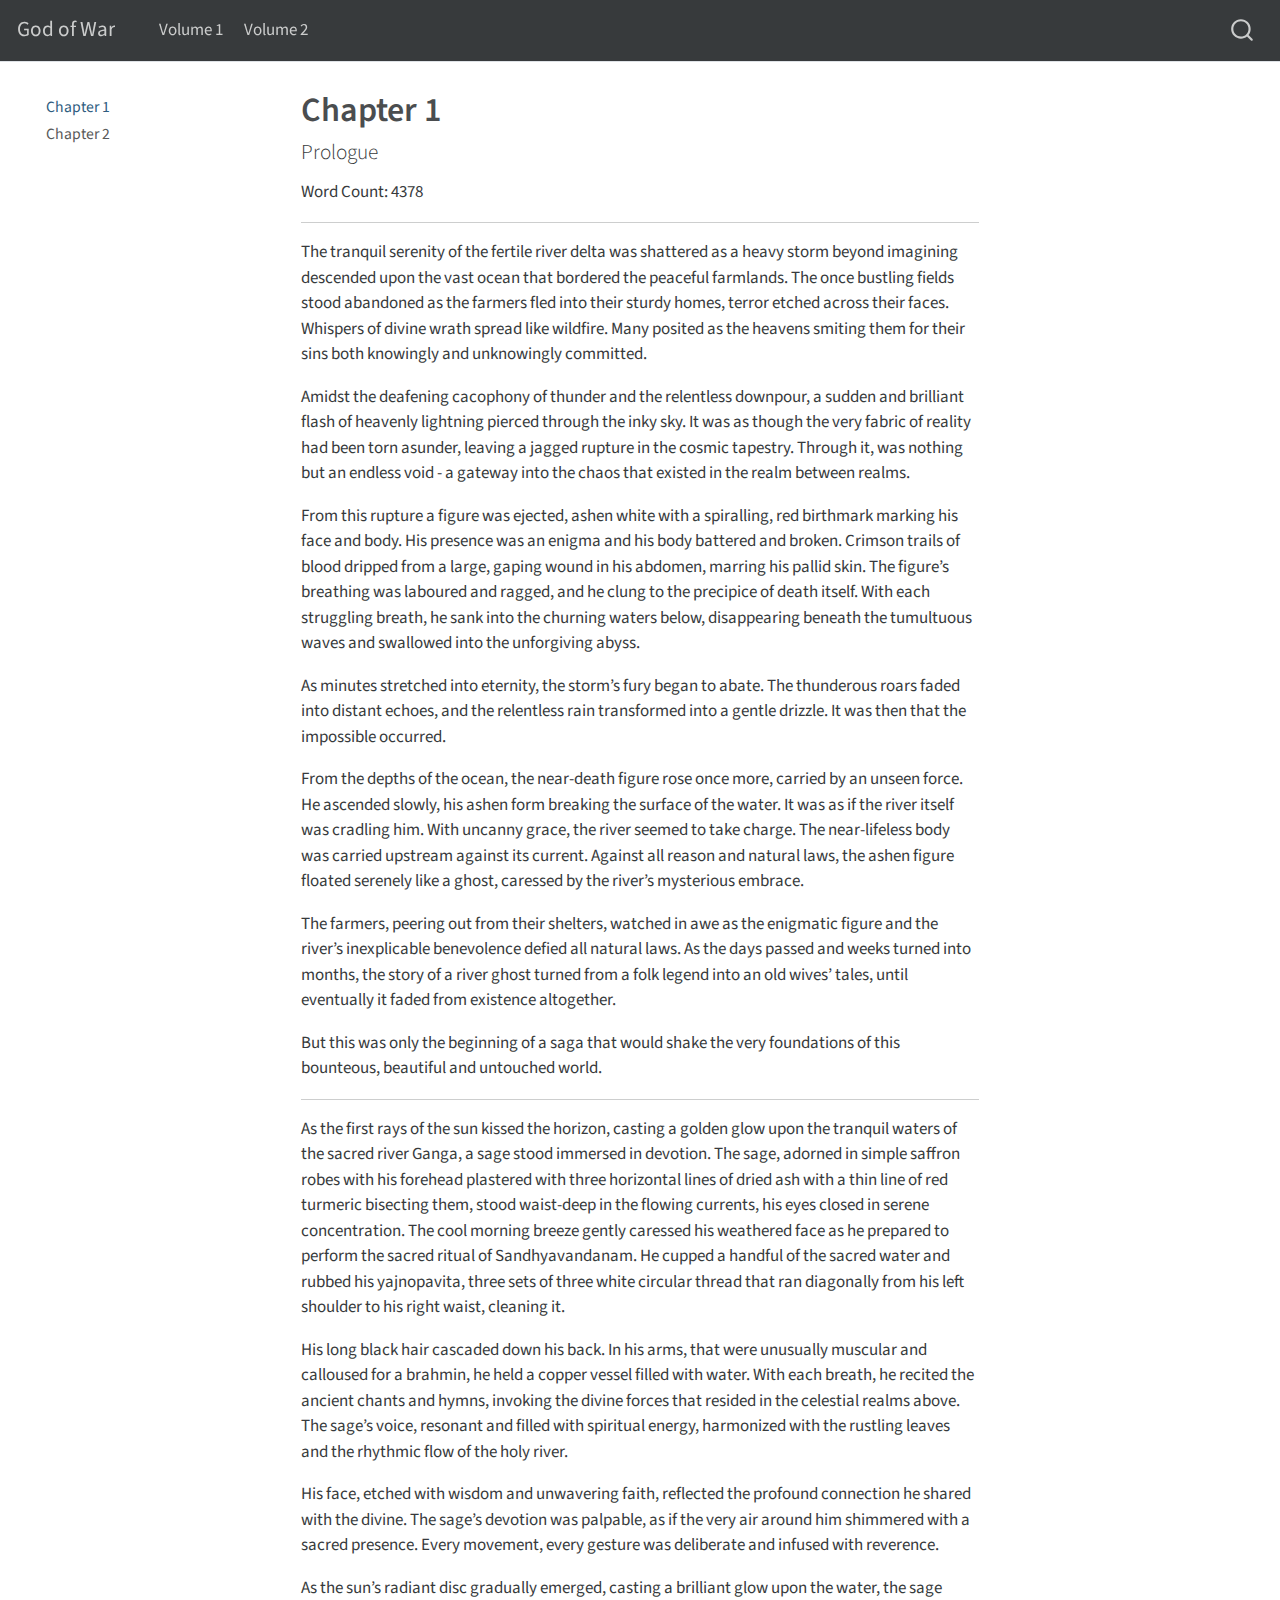
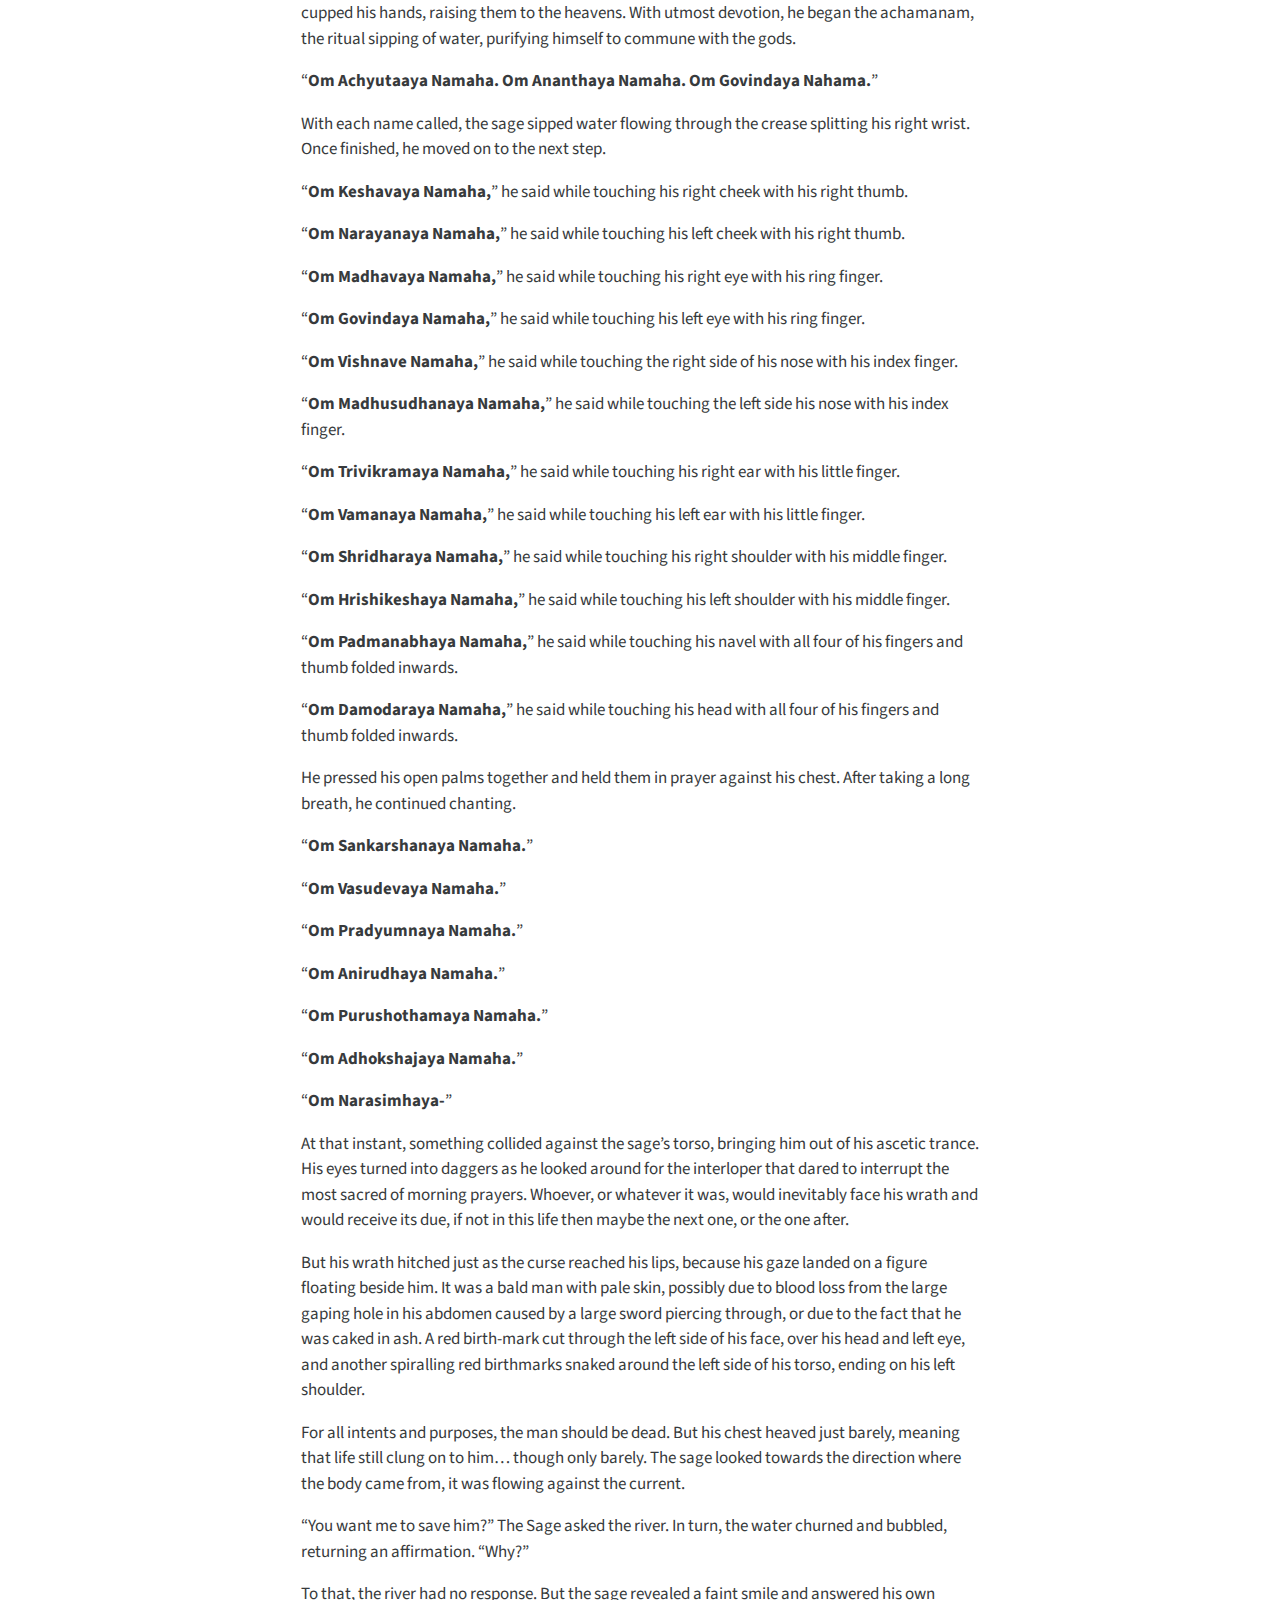
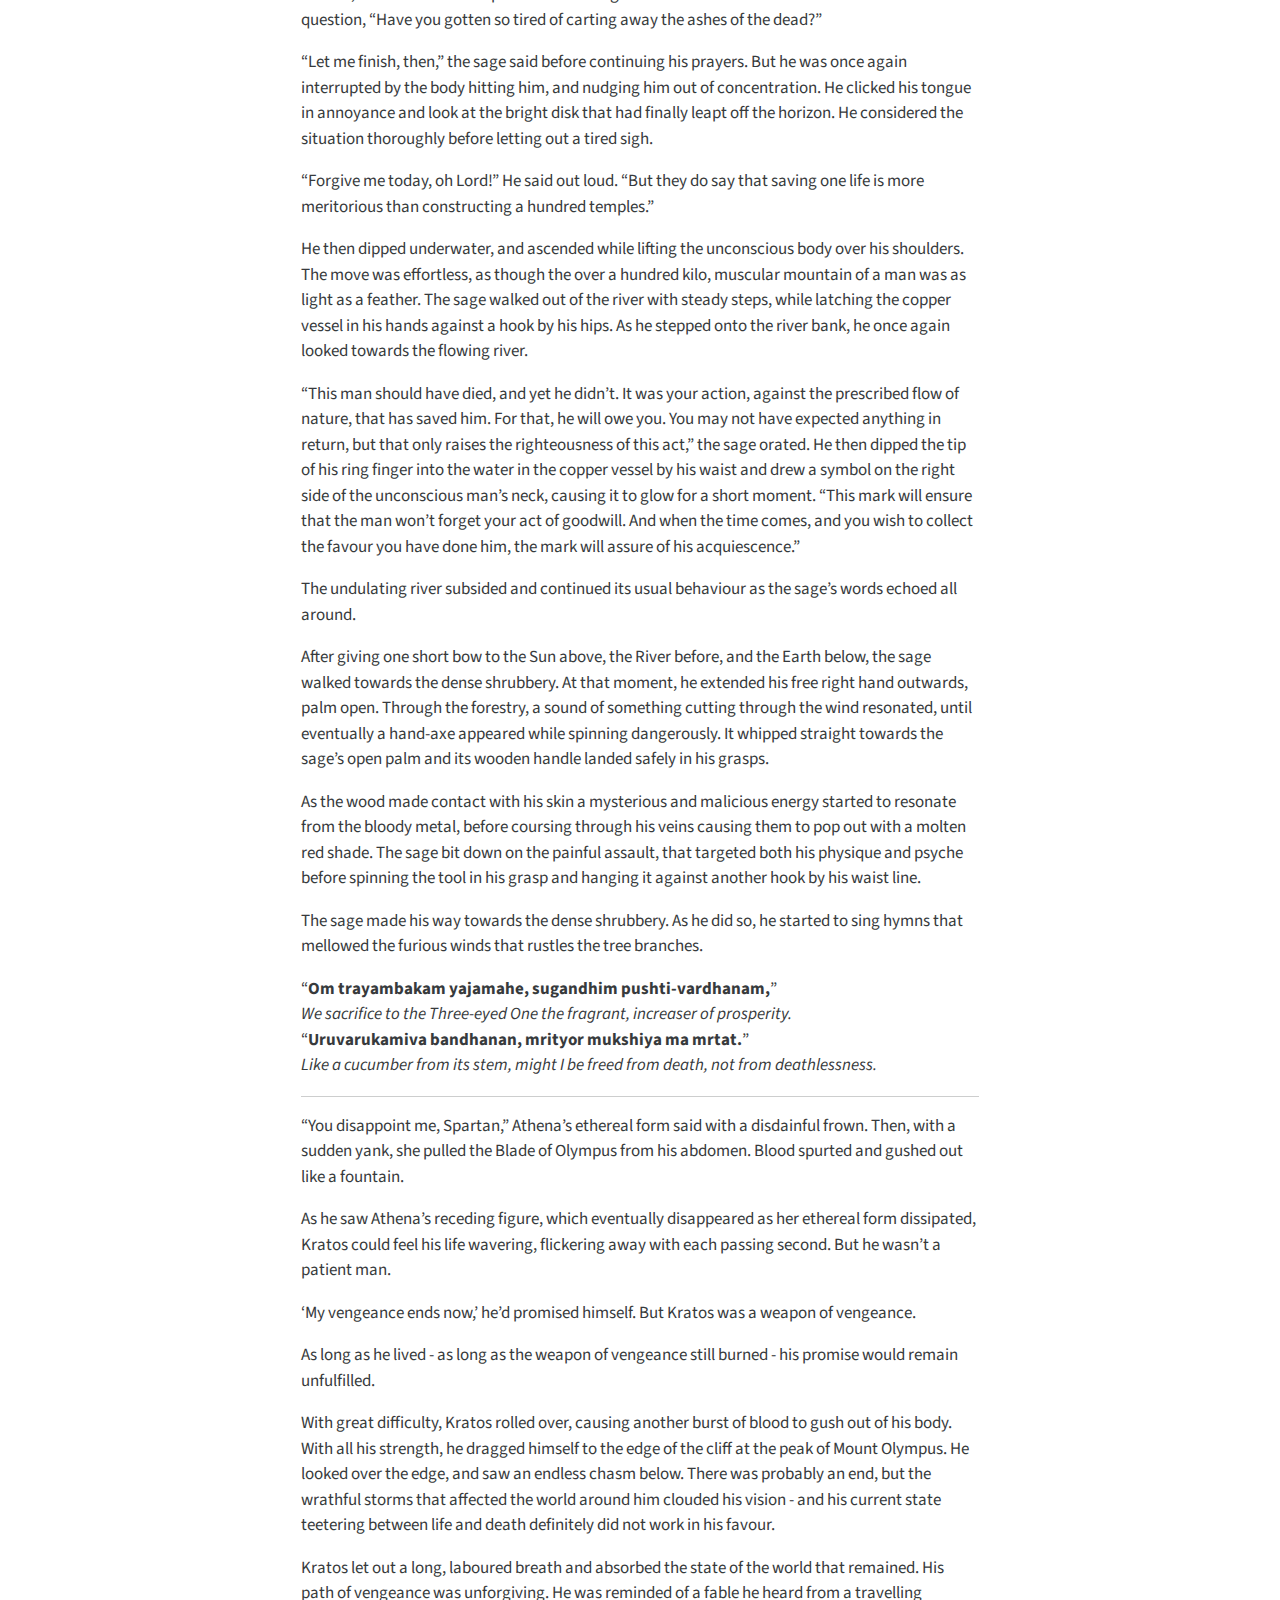
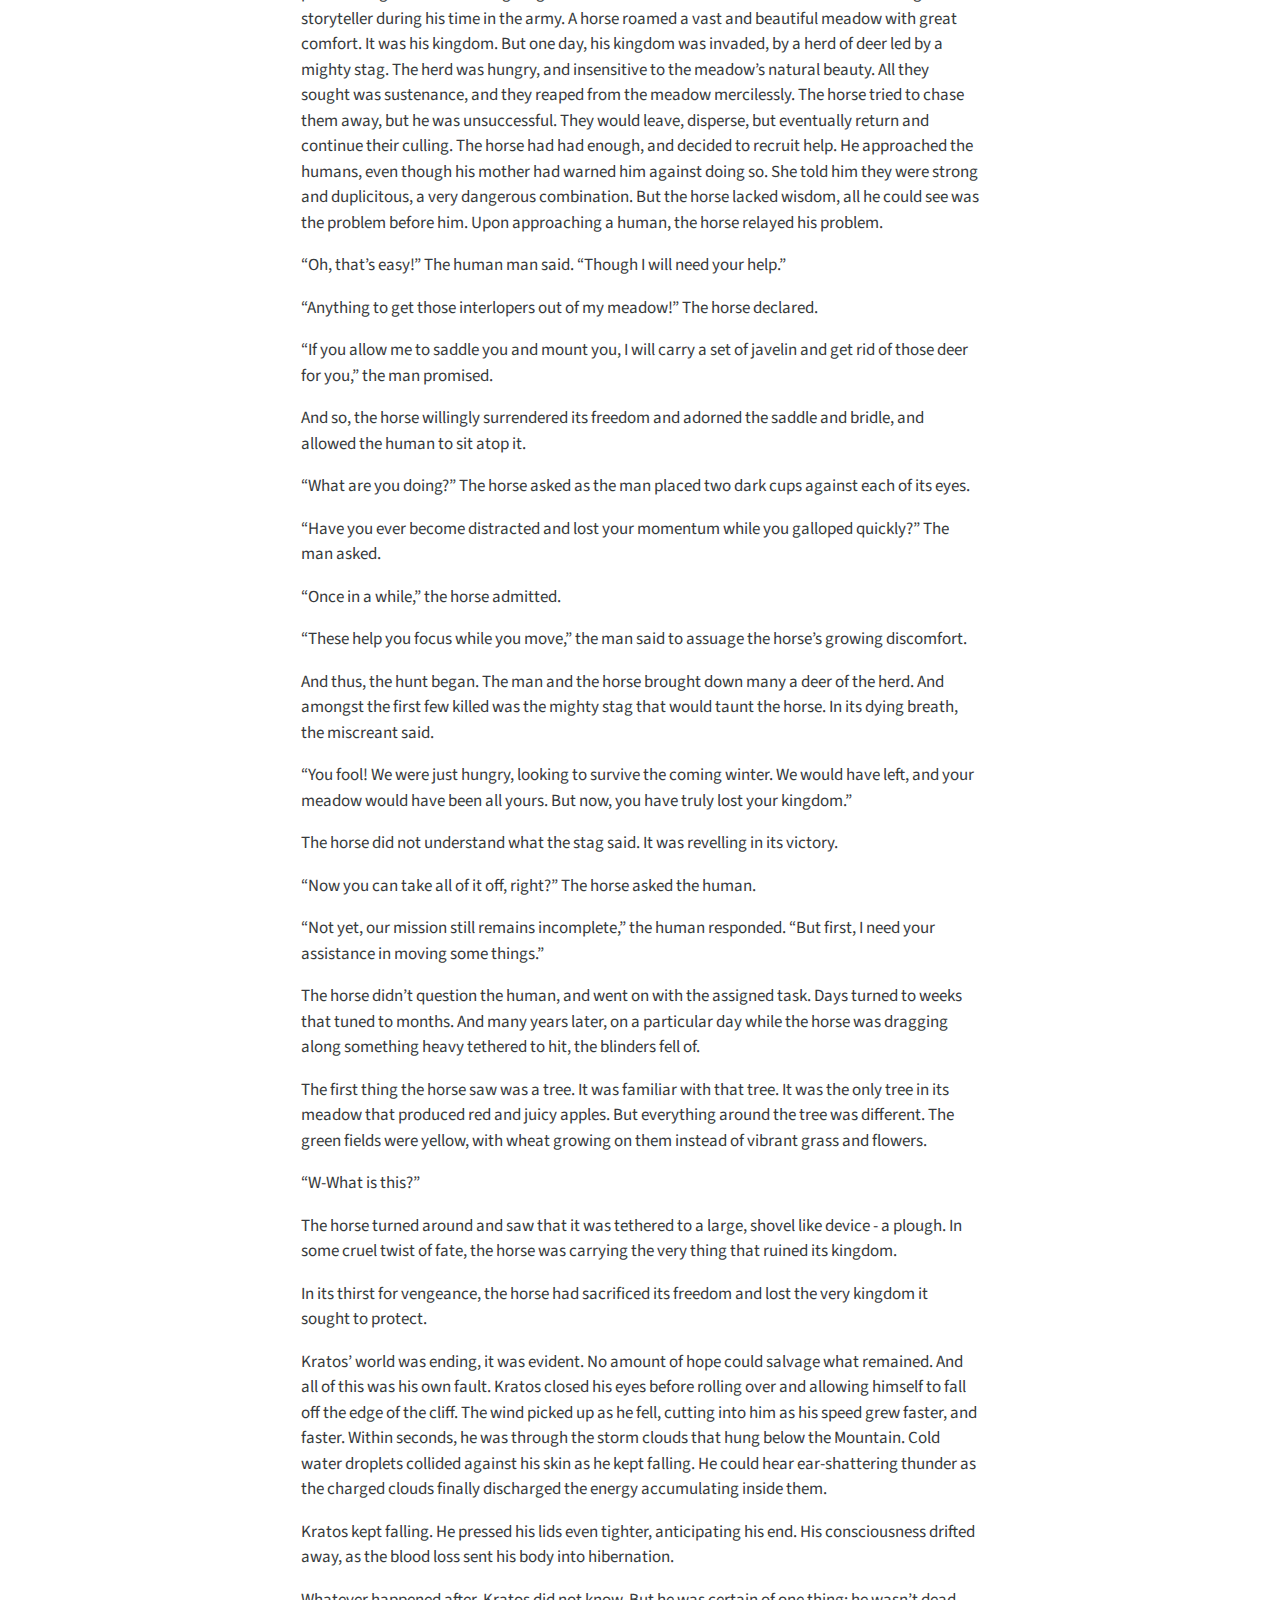
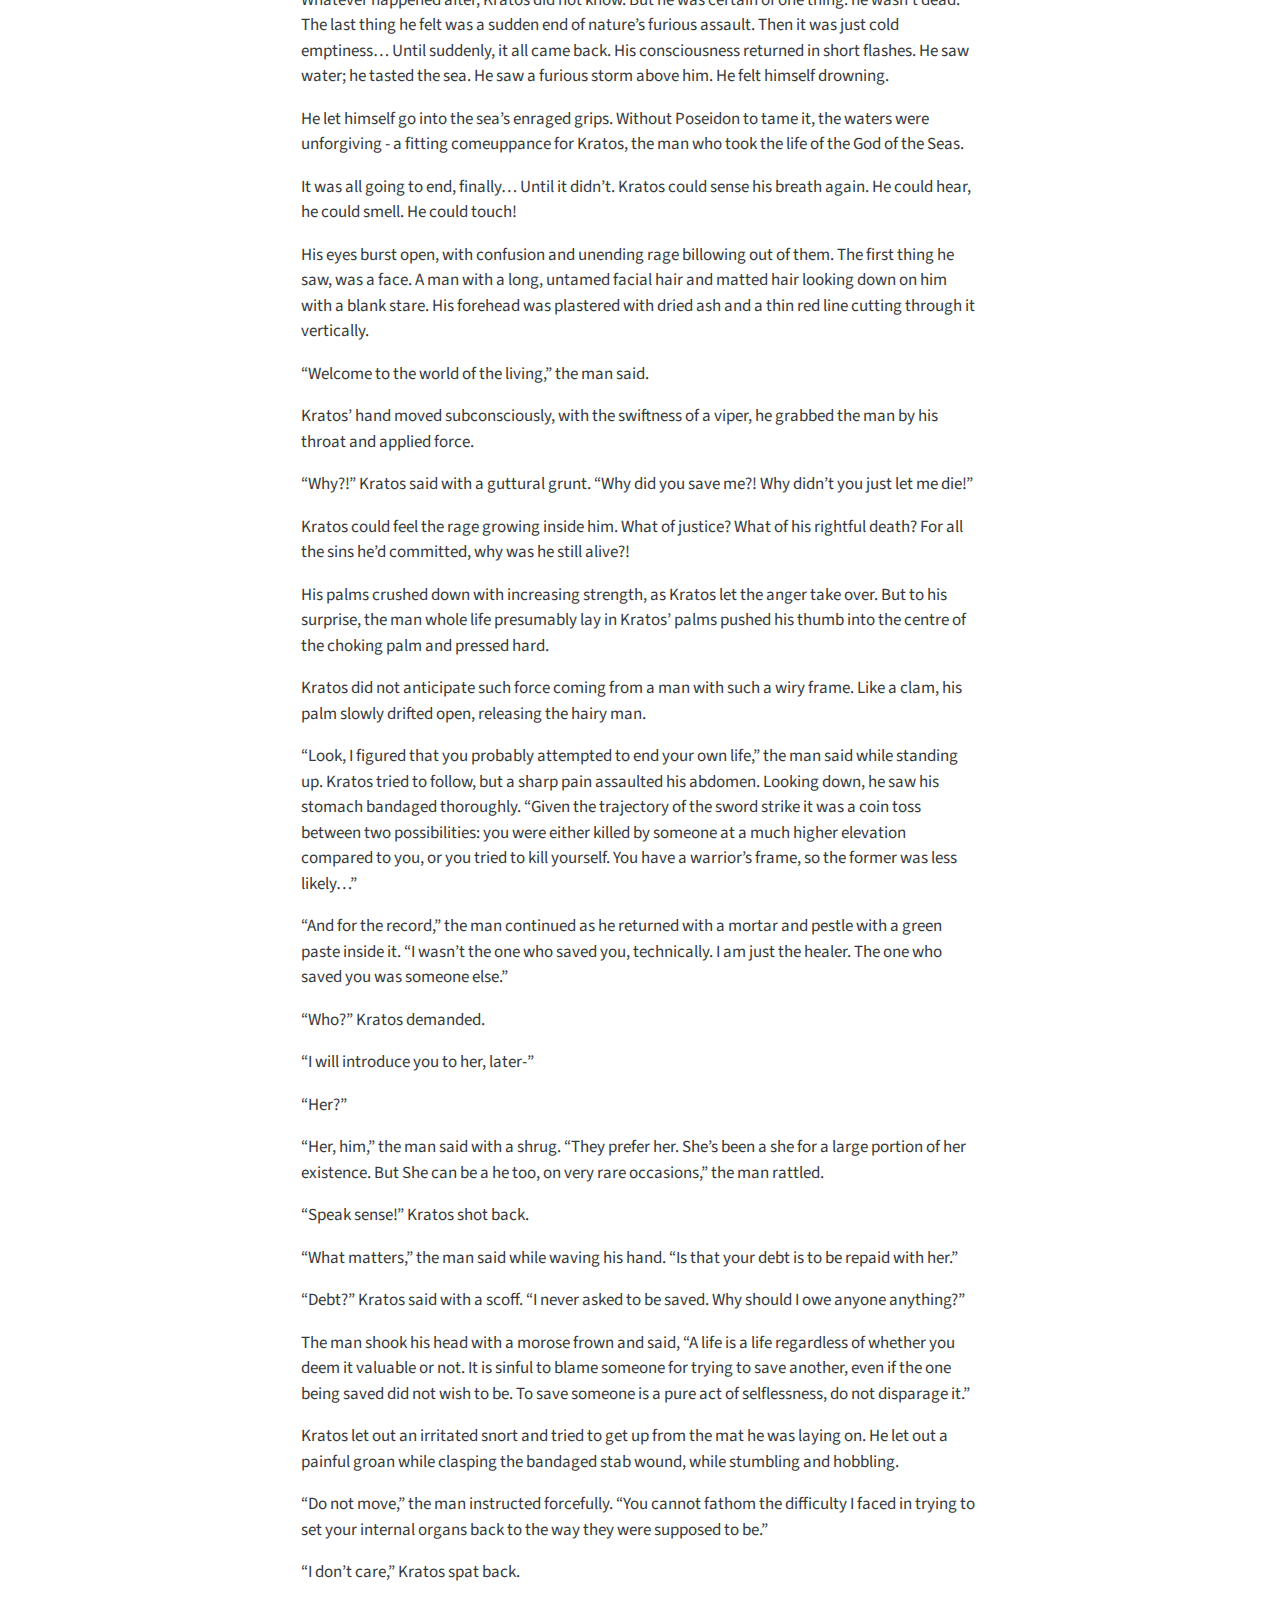
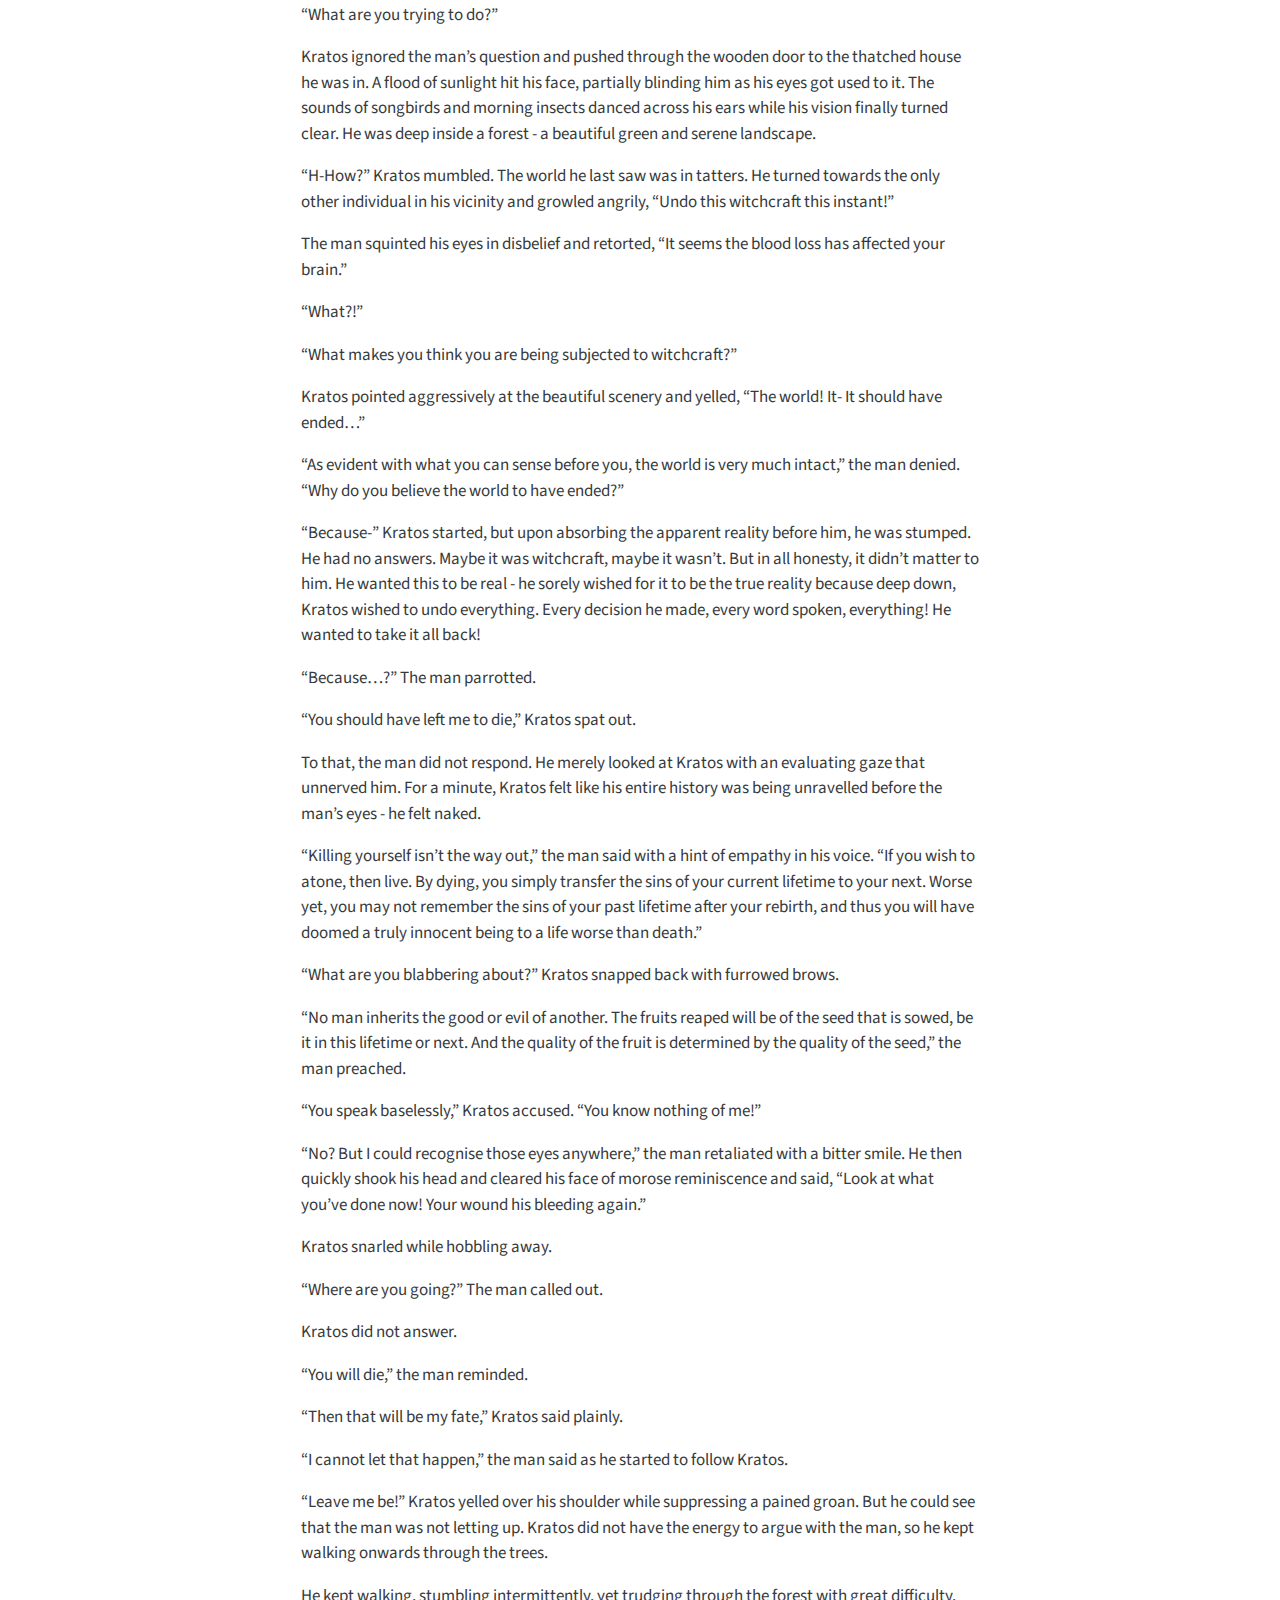
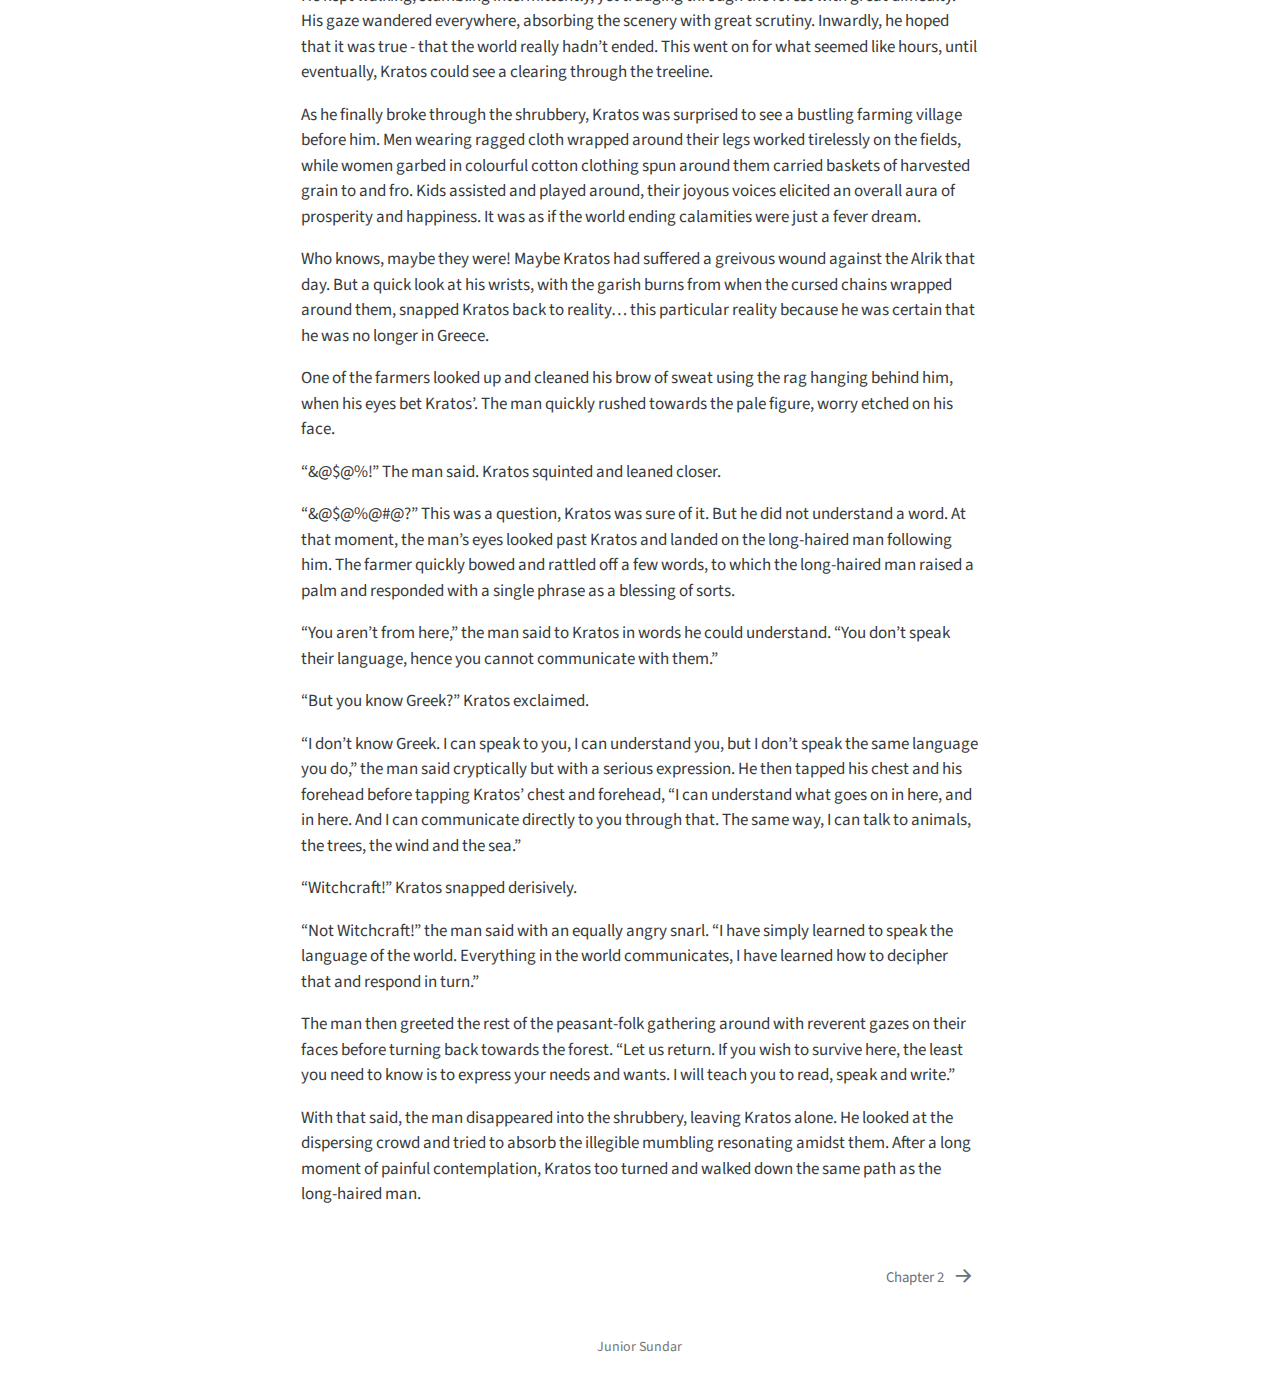
==== commit 3065e041: "Added some shit" ====
--- a/docs/volume-1/chapter-1.html
+++ b/docs/volume-1/chapter-1.html
@@ -273,7 +273,7 @@
 <p>“Because-” Kratos started, but upon absorbing the apparent reality before him, he was stumped. He had no answers. Maybe it was witchcraft, maybe it wasn’t. But in all honesty, it didn’t matter to him. He wanted this to be real - he sorely wished for it to be the true reality because deep down, Kratos wished to undo everything. Every decision he made, every word spoken, everything! He wanted to take it all back!</p>
 <p>“Because…?” The man parrotted.</p>
 <p>“You should have left me to die,” Kratos spat out.</p>
-<p>To that, the man did not respond. He merely looked at Kratos with an evaluating gaze that unnerving him. For a minute, Kratos felt like his entire history was being unravelled before the man’s eyes - he felt naked.</p>
+<p>To that, the man did not respond. He merely looked at Kratos with an evaluating gaze that unnerved him. For a minute, Kratos felt like his entire history was being unravelled before the man’s eyes - he felt naked.</p>
 <p>“Killing yourself isn’t the way out,” the man said with a hint of empathy in his voice. “If you wish to atone, then live. By dying, you simply transfer the sins of your current lifetime to your next. Worse yet, you may not remember the sins of your past lifetime after your rebirth, and thus you will have doomed a truly innocent being to a life worse than death.”</p>
 <p>“What are you blabbering about?” Kratos snapped back with furrowed brows.</p>
 <p>“No man inherits the good or evil of another. The fruits reaped will be of the seed that is sowed, be it in this lifetime or next. And the quality of the fruit is determined by the quality of the seed,” the man preached.</p>
